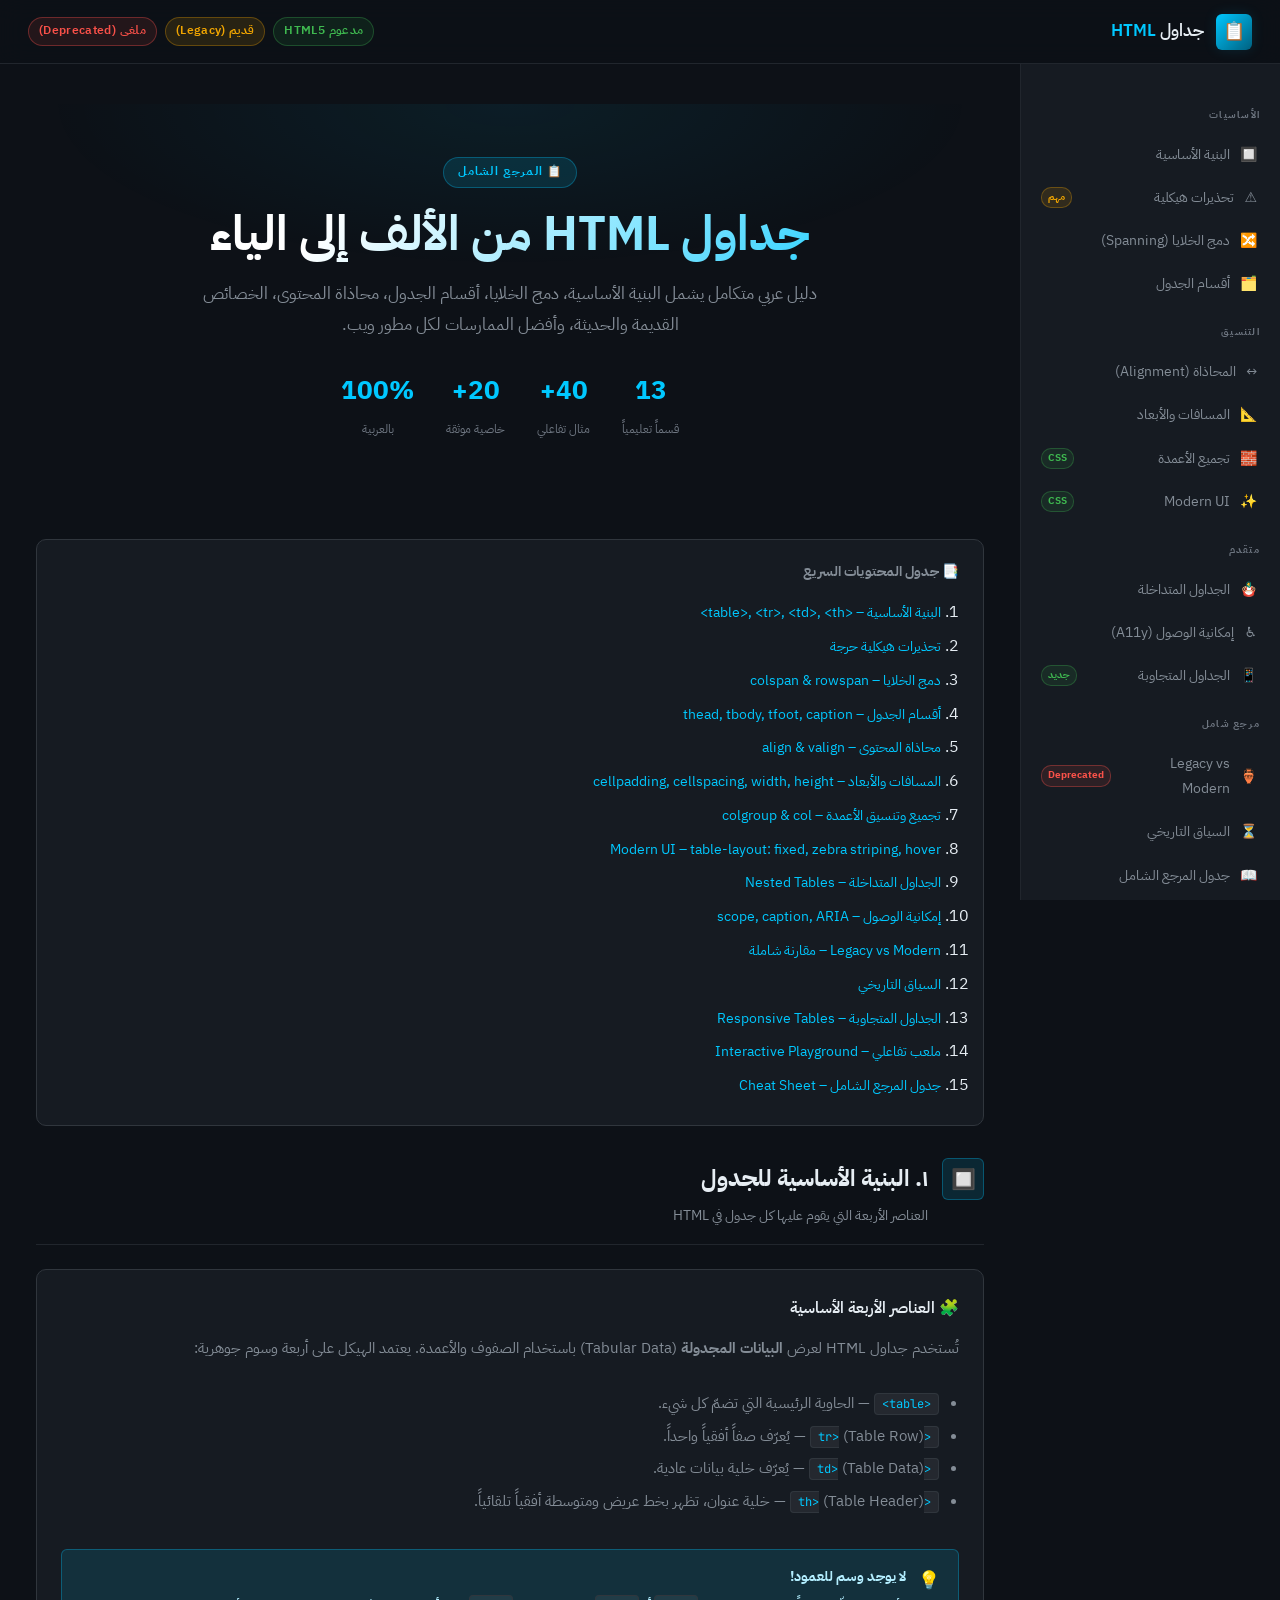
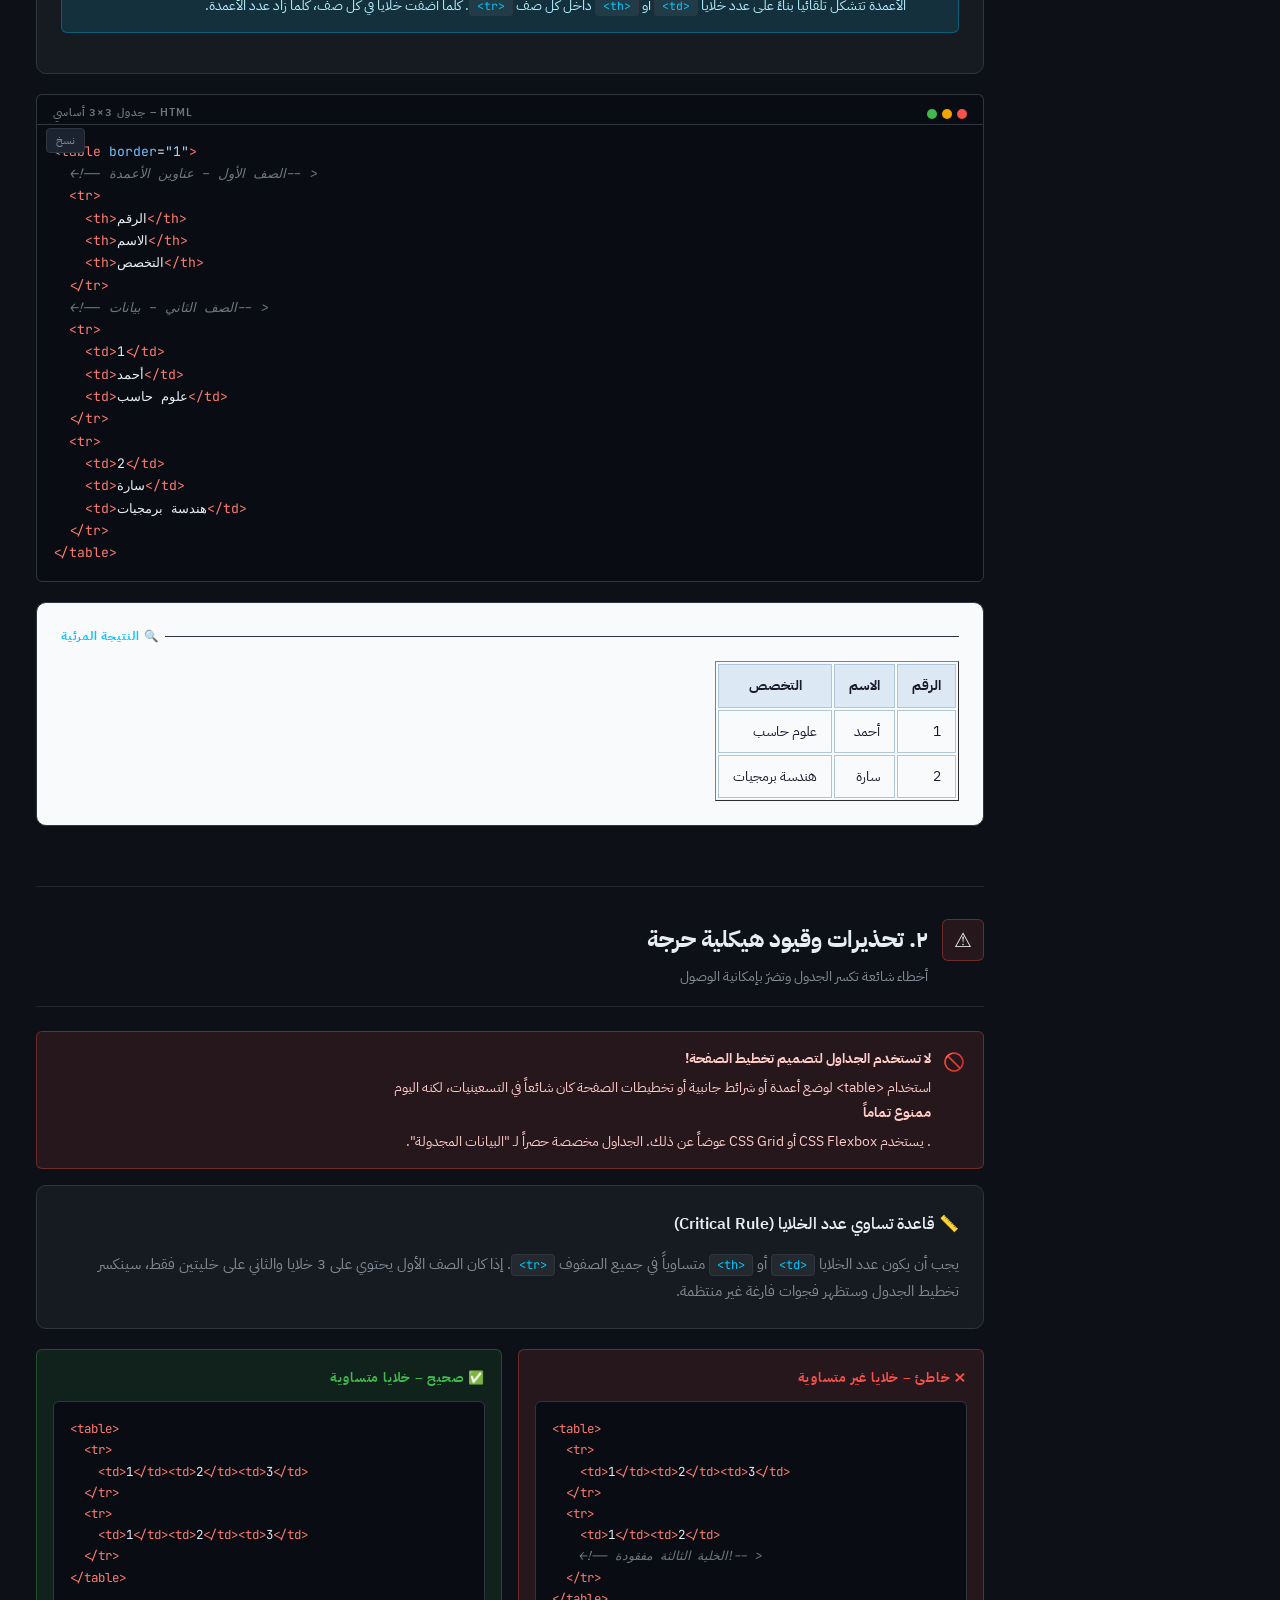
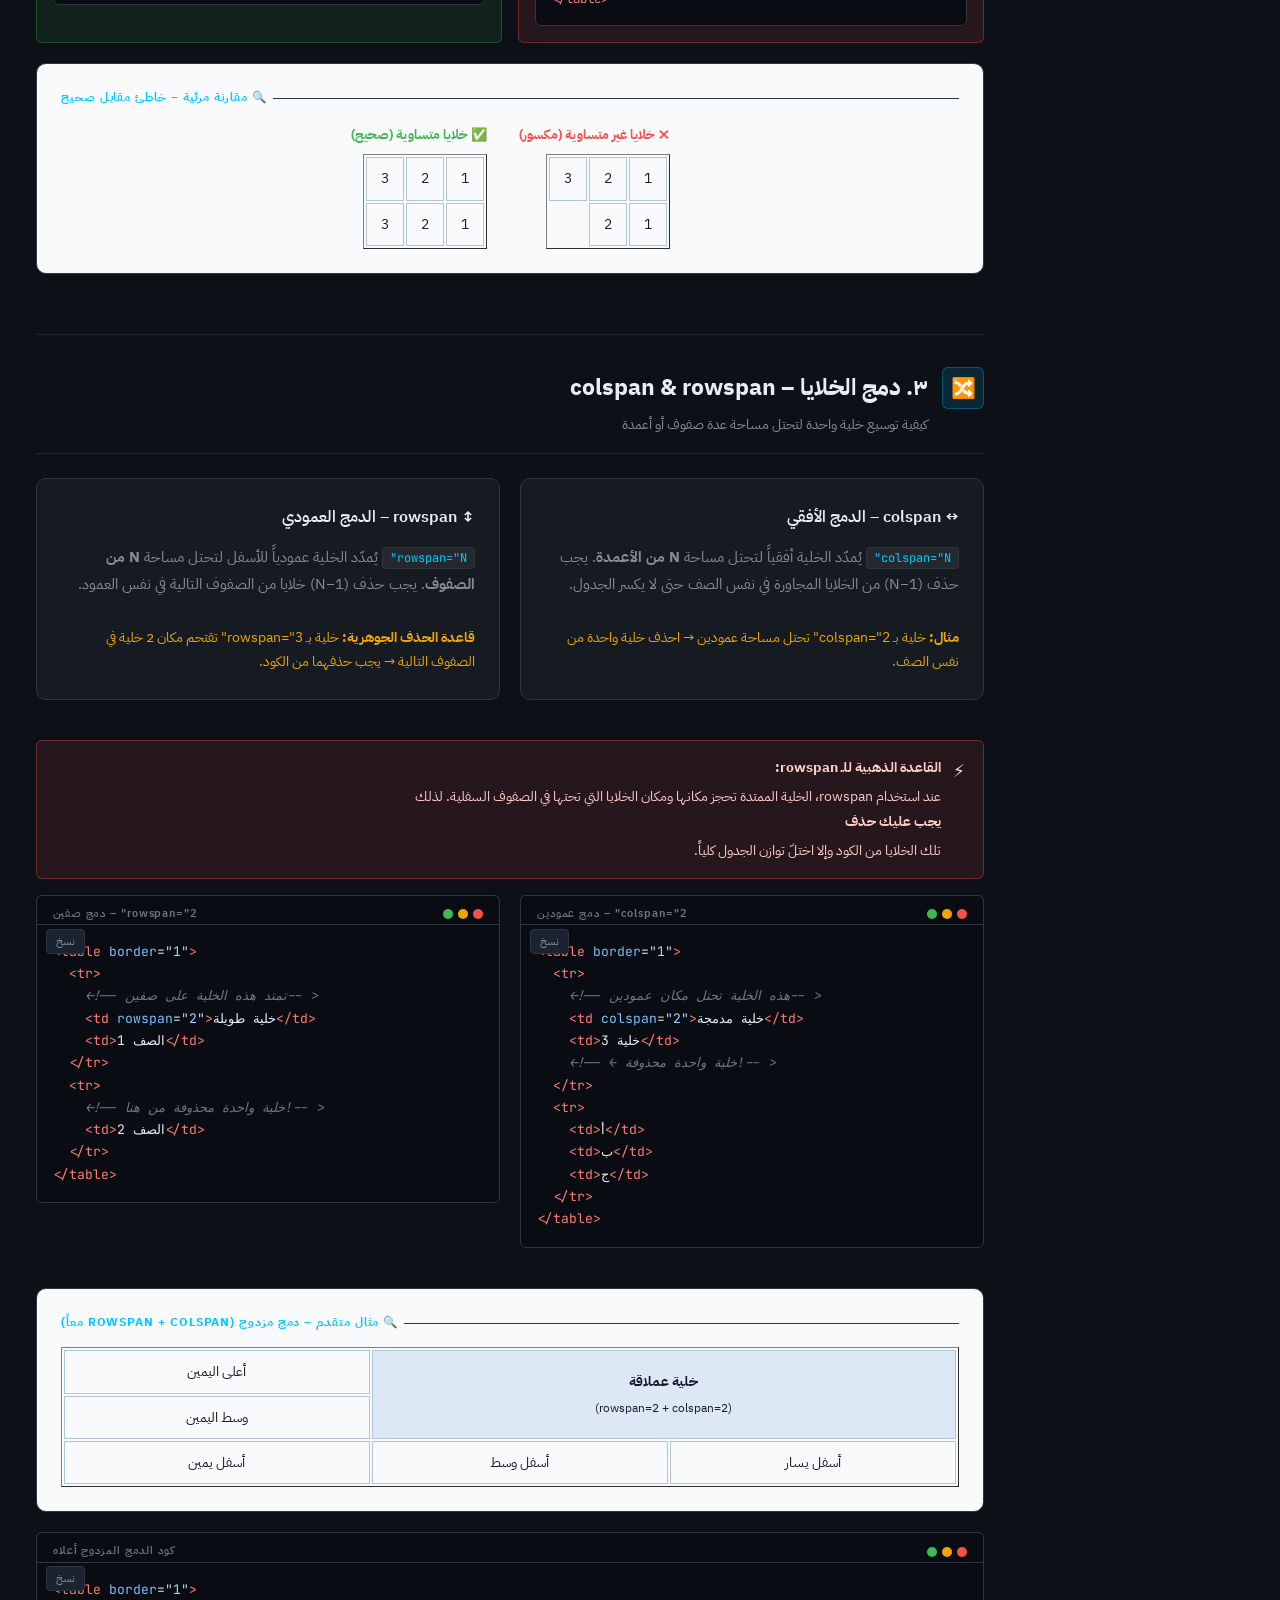
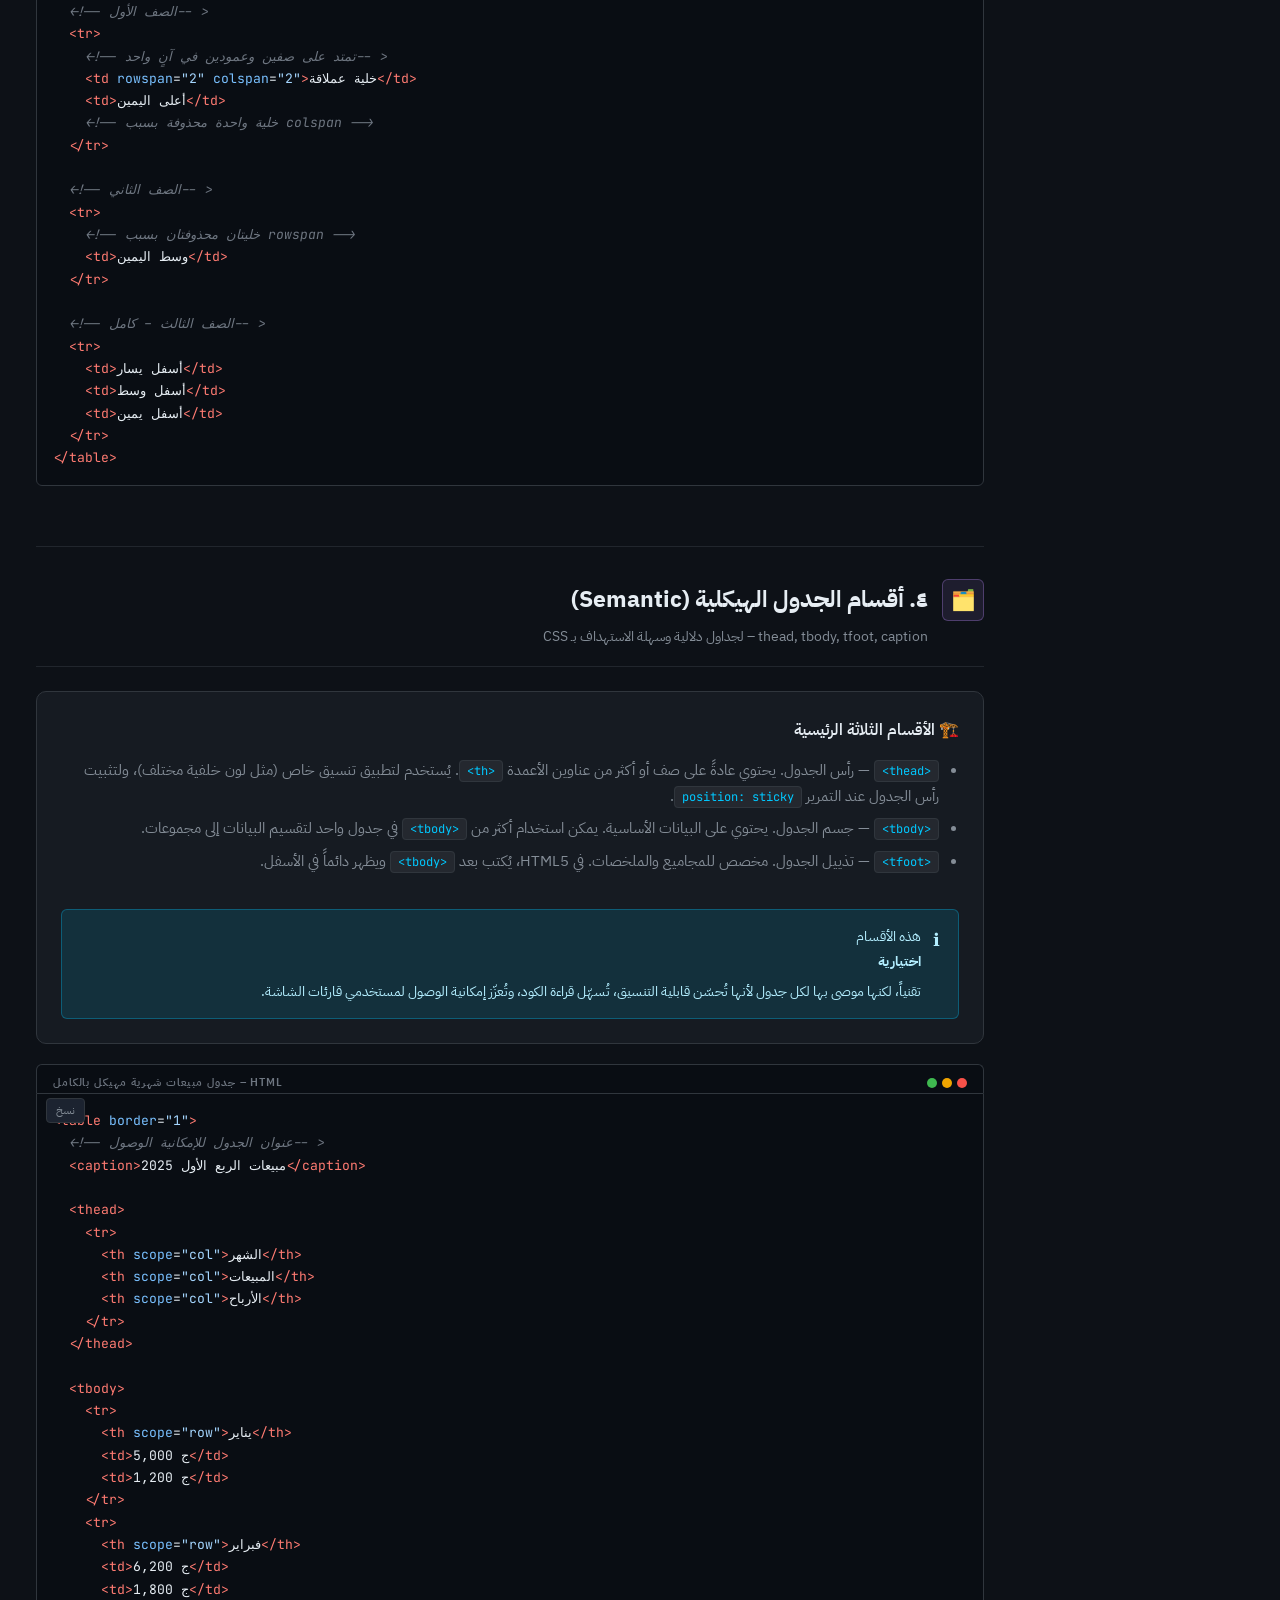
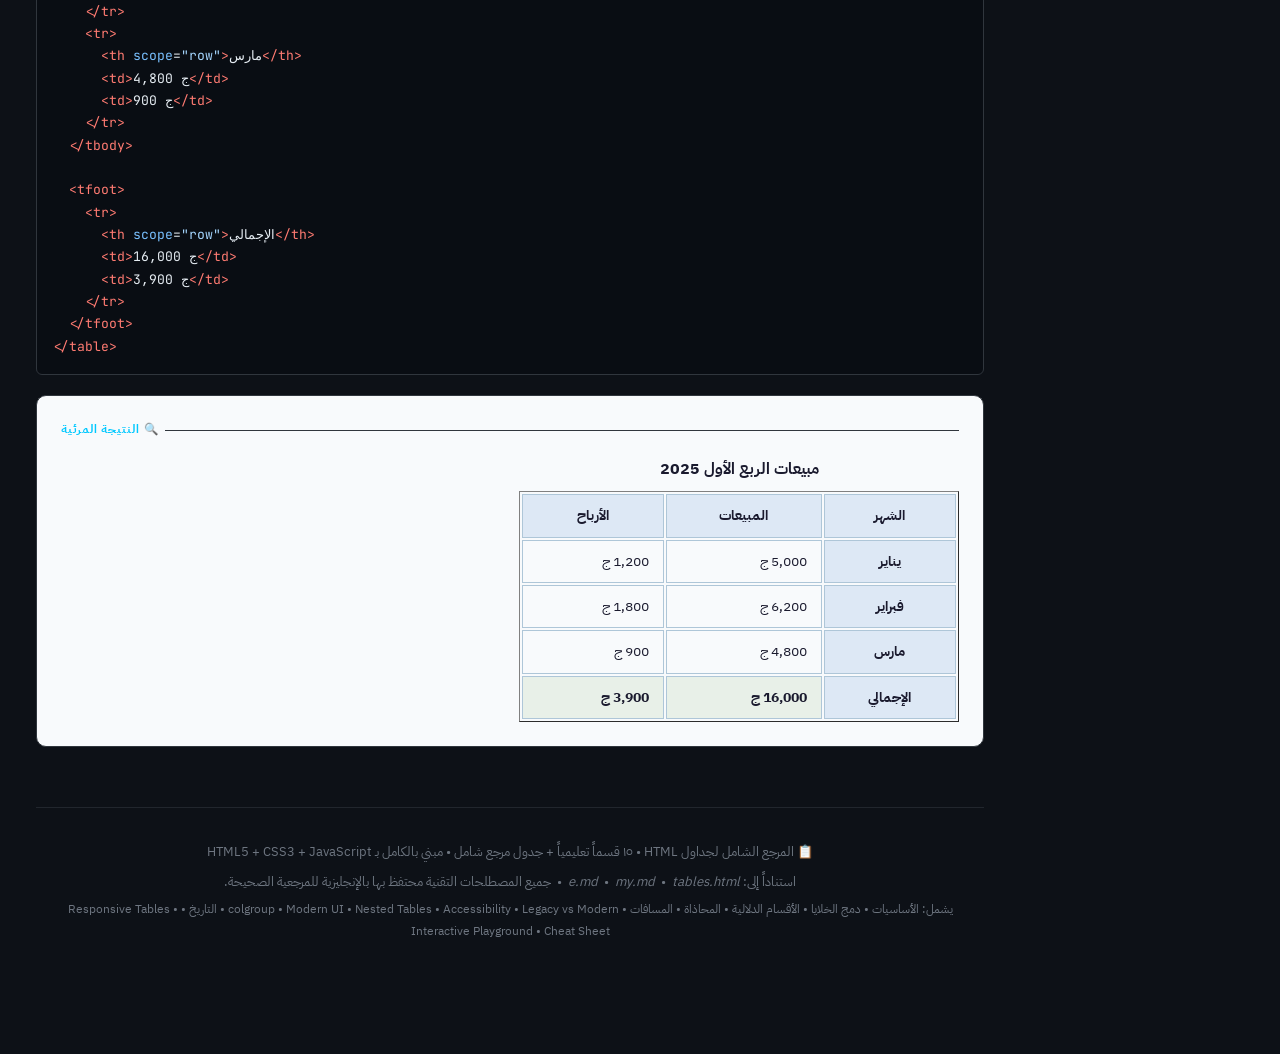
==== index.html @ ee834dc7 "Add files via upload" ====
<!DOCTYPE html>
<html lang="ar" dir="rtl">
<head>
  <meta charset="UTF-8" />
  <meta name="viewport" content="width=device-width, initial-scale=1.0" />
  <meta name="description" content="المرجع الشامل لجداول HTML – من الأساسيات إلى الممارسات الحديثة. دليل عربي متكامل لعناصر وخصائص الجداول في HTML5." />
  <meta name="keywords" content="HTML tables, جداول HTML, table, tr, td, th, colspan, rowspan, CSS tables" />
  <title>📋 المرجع الشامل لجداول HTML</title>

  <!-- Google Fonts -->
  <link rel="preconnect" href="https://fonts.googleapis.com" />
  <link
    href="https://fonts.googleapis.com/css2?family=IBM+Plex+Sans+Arabic:wght@300;400;500;600;700&family=JetBrains+Mono:wght@400;600&display=swap"
    rel="stylesheet"
  />

  <link rel="stylesheet" href="style.css" />
</head>
<body>

<div id="progress-bar"></div>

<!-- ══════════════════════════════════════════════════════
     TOP HEADER
══════════════════════════════════════════════════════ -->
<header id="site-header">
  <div class="header-brand">
    <div class="logo-box">📋</div>
    <h1>جداول <span>HTML</span></h1>
  </div>

  <div class="header-pills">
    <span class="pill pill-modern">مدعوم HTML5</span>
    <span class="pill pill-legacy">قديم (Legacy)</span>
    <span class="pill pill-dep">ملغى (Deprecated)</span>
  </div>

  <button id="nav-toggle" aria-label="قائمة التنقل" onclick="toggleNav()">
    <span></span><span></span><span></span>
  </button>
</header>

<!-- ══════════════════════════════════════════════════════
     SIDEBAR
══════════════════════════════════════════════════════ -->
<div class="page-wrap">
<nav id="sidebar" aria-label="قائمة الأقسام">

  <div class="nav-section-title">الأساسيات</div>
  <a class="nav-link" href="index.html#basics">
    <span class="nav-icon">🔲</span> البنية الأساسية
  </a>
  <a class="nav-link" href="index.html#warnings">
    <span class="nav-icon">⚠️</span> تحذيرات هيكلية
    <span class="nav-badge badge-warn">مهم</span>
  </a>
  <a class="nav-link" href="index.html#spanning">
    <span class="nav-icon">🔀</span> دمج الخلايا (Spanning)
  </a>
  <a class="nav-link" href="index.html#semantic">
    <span class="nav-icon">🗂️</span> أقسام الجدول
  </a>

  <div class="nav-section-title">التنسيق</div>
  <a class="nav-link" href="styling.html#alignment">
    <span class="nav-icon">↔️</span> المحاذاة (Alignment)
  </a>
  <a class="nav-link" href="styling.html#spacing">
    <span class="nav-icon">📐</span> المسافات والأبعاد
  </a>
  <a class="nav-link" href="styling.html#colgroup">
    <span class="nav-icon">🧱</span> تجميع الأعمدة
    <span class="nav-badge badge-new">CSS</span>
  </a>
  <a class="nav-link" href="styling.html#modern-ui">
    <span class="nav-icon">✨</span> Modern UI
    <span class="nav-badge badge-new">CSS</span>
  </a>

  <div class="nav-section-title">متقدم</div>
  <a class="nav-link" href="advanced.html#nested">
    <span class="nav-icon">🪆</span> الجداول المتداخلة
  </a>
  <a class="nav-link" href="advanced.html#accessibility">
    <span class="nav-icon">♿</span> إمكانية الوصول (A11y)
  </a>
  <a class="nav-link" href="advanced.html#responsive">
    <span class="nav-icon">📱</span> الجداول المتجاوبة
    <span class="nav-badge badge-new">جديد</span>
  </a>

  <div class="nav-section-title">مرجع شامل</div>
  <a class="nav-link" href="reference.html#legacy">
    <span class="nav-icon">🏺</span> Legacy vs Modern
    <span class="nav-badge badge-dep">Deprecated</span>
  </a>
  <a class="nav-link" href="reference.html#history">
    <span class="nav-icon">⏳</span> السياق التاريخي
  </a>
  <a class="nav-link" href="reference.html#reference">
    <span class="nav-icon">📖</span> جدول المرجع الشامل
  </a>

  <div class="nav-section-title">تفاعلي</div>
  <a class="nav-link" href="playground.html#playground">
    <span class="nav-icon">🎮</span> Playground تفاعلي
    <span class="nav-badge badge-new">جديد</span>
  </a>

</nav>

<!-- ══════════════════════════════════════════════════════
     MAIN CONTENT
══════════════════════════════════════════════════════ -->
<main id="main-content">
<!-- ── HERO ── -->
  <div class="page-hero">
    <div class="hero-tag">📋 المرجع الشامل</div>
    <h2>جداول HTML من الألف إلى الياء</h2>
    <p>
      دليل عربي متكامل يشمل البنية الأساسية، دمج الخلايا، أقسام الجدول،
      محاذاة المحتوى، الخصائص القديمة والحديثة، وأفضل الممارسات لكل مطور ويب.
    </p>
    <div class="hero-stats">
      <div class="hero-stat"><span class="num">13</span><span class="lbl">قسماً تعليمياً</span></div>
      <div class="hero-stat"><span class="num">40+</span><span class="lbl">مثال تفاعلي</span></div>
      <div class="hero-stat"><span class="num">20+</span><span class="lbl">خاصية موثقة</span></div>
      <div class="hero-stat"><span class="num">100%</span><span class="lbl">بالعربية</span></div>
    </div>
  </div>

  <!-- TOC Mini -->
  <div class="toc-mini">
    <h3>📑 جدول المحتويات السريع</h3>
    <ol>
      <li><a href="index.html#basics">البنية الأساسية – &lt;table&gt;, &lt;tr&gt;, &lt;td&gt;, &lt;th&gt;</a></li>
      <li><a href="index.html#warnings">تحذيرات هيكلية حرجة</a></li>
      <li><a href="index.html#spanning">دمج الخلايا – colspan &amp; rowspan</a></li>
      <li><a href="index.html#semantic">أقسام الجدول – thead, tbody, tfoot, caption</a></li>
      <li><a href="styling.html#alignment">محاذاة المحتوى – align &amp; valign</a></li>
      <li><a href="styling.html#spacing">المسافات والأبعاد – cellpadding, cellspacing, width, height</a></li>
      <li><a href="styling.html#colgroup">تجميع وتنسيق الأعمدة – colgroup &amp; col</a></li>
      <li><a href="styling.html#modern-ui">Modern UI – table-layout: fixed, zebra striping, hover</a></li>
      <li><a href="advanced.html#nested">الجداول المتداخلة – Nested Tables</a></li>
      <li><a href="advanced.html#accessibility">إمكانية الوصول – scope, caption, ARIA</a></li>
      <li><a href="reference.html#legacy">Legacy vs Modern – مقارنة شاملة</a></li>
      <li><a href="reference.html#history">السياق التاريخي</a></li>
      <li><a href="advanced.html#responsive">الجداول المتجاوبة – Responsive Tables</a></li>
      <li><a href="playground.html#playground">ملعب تفاعلي – Interactive Playground</a></li>
      <li><a href="reference.html#reference">جدول المرجع الشامل – Cheat Sheet</a></li>
    </ol>
  </div>

  <section class="section" id="basics">
    <div class="section-header">
      <div class="section-icon icon-cyan">🔲</div>
      <div class="section-title-wrap">
        <h2>١. البنية الأساسية للجدول</h2>
        <p>العناصر الأربعة التي يقوم عليها كل جدول في HTML</p>
      </div>
    </div>

    <div class="card">
      <h3>🧩 العناصر الأربعة الأساسية</h3>
      <p>تُستخدم جداول HTML لعرض <strong>البيانات المجدولة</strong> (Tabular Data) باستخدام الصفوف والأعمدة. يعتمد الهيكل على أربعة وسوم جوهرية:</p>
      <br/>
      <ul>
        <li><code>&lt;table&gt;</code> — الحاوية الرئيسية التي تضمّ كل شيء.</li>
        <li><code>&lt;tr&gt;</code> (Table Row) — يُعرّف صفاً أفقياً واحداً.</li>
        <li><code>&lt;td&gt;</code> (Table Data) — يُعرّف خلية بيانات عادية.</li>
        <li><code>&lt;th&gt;</code> (Table Header) — خلية عنوان، تظهر بخط عريض ومتوسطة أفقياً تلقائياً.</li>
      </ul>
      <br/>
      <div class="alert alert-cyan">
        <span class="alert-icon">💡</span>
        <div><strong>لا يوجد وسم للعمود!</strong> الأعمدة تتشكّل تلقائياً بناءً على عدد خلايا <code>&lt;td&gt;</code> أو <code>&lt;th&gt;</code> داخل كل صف <code>&lt;tr&gt;</code>. كلما أضفت خلايا في كل صف، كلما زاد عدد الأعمدة.</div>
      </div>
    </div>

    <div class="code-wrap">
      <div class="code-label">
        <div class="dots"><span class="d1"></span><span class="d2"></span><span class="d3"></span></div>
        <span>HTML – جدول 3×3 أساسي</span>
      </div>
      <button class="copy-btn" onclick="copyCode(this)">نسخ</button>
<pre><span class="kw">&lt;table</span> <span class="at">border</span>=<span class="vl">"1"</span><span class="kw">&gt;</span>
  <span class="cm">&lt;!-- الصف الأول – عناوين الأعمدة --&gt;</span>
  <span class="kw">&lt;tr&gt;</span>
    <span class="kw">&lt;th&gt;</span><span class="tx">الرقم</span><span class="kw">&lt;/th&gt;</span>
    <span class="kw">&lt;th&gt;</span><span class="tx">الاسم</span><span class="kw">&lt;/th&gt;</span>
    <span class="kw">&lt;th&gt;</span><span class="tx">التخصص</span><span class="kw">&lt;/th&gt;</span>
  <span class="kw">&lt;/tr&gt;</span>
  <span class="cm">&lt;!-- الصف الثاني – بيانات --&gt;</span>
  <span class="kw">&lt;tr&gt;</span>
    <span class="kw">&lt;td&gt;</span><span class="tx">1</span><span class="kw">&lt;/td&gt;</span>
    <span class="kw">&lt;td&gt;</span><span class="tx">أحمد</span><span class="kw">&lt;/td&gt;</span>
    <span class="kw">&lt;td&gt;</span><span class="tx">علوم حاسب</span><span class="kw">&lt;/td&gt;</span>
  <span class="kw">&lt;/tr&gt;</span>
  <span class="kw">&lt;tr&gt;</span>
    <span class="kw">&lt;td&gt;</span><span class="tx">2</span><span class="kw">&lt;/td&gt;</span>
    <span class="kw">&lt;td&gt;</span><span class="tx">سارة</span><span class="kw">&lt;/td&gt;</span>
    <span class="kw">&lt;td&gt;</span><span class="tx">هندسة برمجيات</span><span class="kw">&lt;/td&gt;</span>
  <span class="kw">&lt;/tr&gt;</span>
<span class="kw">&lt;/table&gt;</span></pre>
    </div>

    <div class="demo-box">
      <div class="demo-box-label">🔍 النتيجة المرئية</div>
      <table border="1" cellpadding="8">
        <tr><th>الرقم</th><th>الاسم</th><th>التخصص</th></tr>
        <tr><td>1</td><td>أحمد</td><td>علوم حاسب</td></tr>
        <tr><td>2</td><td>سارة</td><td>هندسة برمجيات</td></tr>
      </table>
    </div>

  </section>
  <hr class="divider" />

<section class="section" id="warnings">
    <div class="section-header">
      <div class="section-icon icon-red">⚠️</div>
      <div class="section-title-wrap">
        <h2>٢. تحذيرات وقيود هيكلية حرجة</h2>
        <p>أخطاء شائعة تكسر الجدول وتضرّ بإمكانية الوصول</p>
      </div>
    </div>

    <div class="alert alert-red">
      <span class="alert-icon">🚫</span>
      <div>
        <strong>لا تستخدم الجداول لتصميم تخطيط الصفحة!</strong>
        استخدام &lt;table&gt; لوضع أعمدة أو شرائط جانبية أو تخطيطات الصفحة كان شائعاً في التسعينيات، لكنه اليوم <strong>ممنوع تماماً</strong>. يستخدم CSS Flexbox أو CSS Grid عوضاً عن ذلك. الجداول مخصصة حصراً لـ "البيانات المجدولة".
      </div>
    </div>

    <div class="card">
      <h3>📏 قاعدة تساوي عدد الخلايا (Critical Rule)</h3>
      <p>
        يجب أن يكون عدد الخلايا <code>&lt;td&gt;</code> أو <code>&lt;th&gt;</code> متساوياً في جميع الصفوف <code>&lt;tr&gt;</code>.
        إذا كان الصف الأول يحتوي على 3 خلايا والثاني على خليتين فقط، سينكسر تخطيط الجدول وستظهر فجوات فارغة غير منتظمة.
      </p>
    </div>

    <div class="compare-grid">
      <div class="compare-panel old-panel">
        <h4>❌ خاطئ – خلايا غير متساوية</h4>
        <div class="code-wrap" style="margin:0">
<pre style="border-radius:6px; font-size:0.78rem"><span class="kw">&lt;table&gt;</span>
  <span class="kw">&lt;tr&gt;</span>
    <span class="kw">&lt;td&gt;</span>1<span class="kw">&lt;/td&gt;&lt;td&gt;</span>2<span class="kw">&lt;/td&gt;&lt;td&gt;</span>3<span class="kw">&lt;/td&gt;</span>
  <span class="kw">&lt;/tr&gt;</span>
  <span class="kw">&lt;tr&gt;</span>
    <span class="kw">&lt;td&gt;</span>1<span class="kw">&lt;/td&gt;&lt;td&gt;</span>2<span class="kw">&lt;/td&gt;</span>
    <span class="cm">&lt;!-- الخلية الثالثة مفقودة! --&gt;</span>
  <span class="kw">&lt;/tr&gt;</span>
<span class="kw">&lt;/table&gt;</span></pre>
        </div>
      </div>
      <div class="compare-panel new-panel">
        <h4>✅ صحيح – خلايا متساوية</h4>
        <div class="code-wrap" style="margin:0">
<pre style="border-radius:6px; font-size:0.78rem"><span class="kw">&lt;table&gt;</span>
  <span class="kw">&lt;tr&gt;</span>
    <span class="kw">&lt;td&gt;</span>1<span class="kw">&lt;/td&gt;&lt;td&gt;</span>2<span class="kw">&lt;/td&gt;&lt;td&gt;</span>3<span class="kw">&lt;/td&gt;</span>
  <span class="kw">&lt;/tr&gt;</span>
  <span class="kw">&lt;tr&gt;</span>
    <span class="kw">&lt;td&gt;</span>1<span class="kw">&lt;/td&gt;&lt;td&gt;</span>2<span class="kw">&lt;/td&gt;&lt;td&gt;</span>3<span class="kw">&lt;/td&gt;</span>
  <span class="kw">&lt;/tr&gt;</span>
<span class="kw">&lt;/table&gt;</span></pre>
        </div>
      </div>
    </div>

    <div class="demo-box">
      <div class="demo-box-label">🔍 مقارنة مرئية – خاطئ مقابل صحيح</div>
      <div style="display:flex; gap:32px; flex-wrap:wrap; align-items:flex-start; justify-content:center;">
        <div style="text-align:center;">
          <p style="color:#f85149; font-size:0.82rem; margin-bottom:8px; font-weight:700;">❌ خلايا غير متساوية (مكسور)</p>
          <table border="1" cellpadding="6" style="color:#1a1a2e;">
            <tr><td>1</td><td>2</td><td>3</td></tr>
            <tr><td>1</td><td>2</td></tr>
          </table>
        </div>
        <div style="text-align:center;">
          <p style="color:#3fb950; font-size:0.82rem; margin-bottom:8px; font-weight:700;">✅ خلايا متساوية (صحيح)</p>
          <table border="1" cellpadding="6" style="color:#1a1a2e;">
            <tr><td>1</td><td>2</td><td>3</td></tr>
            <tr><td>1</td><td>2</td><td>3</td></tr>
          </table>
        </div>
      </div>
    </div>

  </section>
  <hr class="divider" />

<section class="section" id="spanning">
    <div class="section-header">
      <div class="section-icon icon-cyan">🔀</div>
      <div class="section-title-wrap">
        <h2>٣. دمج الخلايا – colspan &amp; rowspan</h2>
        <p>كيفية توسيع خلية واحدة لتحتل مساحة عدة صفوف أو أعمدة</p>
      </div>
    </div>

    <div class="two-col">
      <div class="card">
        <h3>↔️ colspan – الدمج الأفقي</h3>
        <p>
          <code>colspan="N"</code> يُمدّد الخلية أفقياً لتحتل مساحة <strong>N من الأعمدة</strong>.
          يجب حذف (N−1) من الخلايا المجاورة في نفس الصف حتى لا يكسر الجدول.
        </p>
        <br/>
        <p style="color:var(--amber); font-size:0.85rem;"><strong>مثال:</strong> خلية بـ colspan="2" تحتل مساحة عمودين → احذف خلية واحدة من نفس الصف.</p>
      </div>
      <div class="card">
        <h3>↕️ rowspan – الدمج العمودي</h3>
        <p>
          <code>rowspan="N"</code> يُمدّد الخلية عمودياً للأسفل لتحتل مساحة <strong>N من الصفوف</strong>.
          يجب حذف (N−1) خلايا من الصفوف التالية في نفس العمود.
        </p>
        <br/>
        <p style="color:var(--amber); font-size:0.85rem;"><strong>قاعدة الحذف الجوهرية:</strong> خلية بـ rowspan="3" تقتحم مكان 2 خلية في الصفوف التالية → يجب حذفهما من الكود.</p>
      </div>
    </div>

    <div class="alert alert-red">
      <span class="alert-icon">⚡</span>
      <div>
        <strong>القاعدة الذهبية للـ rowspan:</strong>
        عند استخدام rowspan، الخلية الممتدة تحجز مكانها ومكان الخلايا التي تحتها في الصفوف السفلية.
        لذلك <strong>يجب عليك حذف</strong> تلك الخلايا من الكود وإلا اختلّ توازن الجدول كلياً.
      </div>
    </div>

    <div class="two-col">
      <div class="code-wrap">
        <div class="code-label">
          <div class="dots"><span class="d1"></span><span class="d2"></span><span class="d3"></span></div>
          <span>colspan="2" – دمج عمودين</span>
        </div>
        <button class="copy-btn" onclick="copyCode(this)">نسخ</button>
<pre><span class="kw">&lt;table</span> <span class="at">border</span>=<span class="vl">"1"</span><span class="kw">&gt;</span>
  <span class="kw">&lt;tr&gt;</span>
    <span class="cm">&lt;!-- هذه الخلية تحتل مكان عمودين --&gt;</span>
    <span class="kw">&lt;td</span> <span class="at">colspan</span>=<span class="vl">"2"</span><span class="kw">&gt;</span><span class="tx">خلية مدمجة</span><span class="kw">&lt;/td&gt;</span>
    <span class="kw">&lt;td&gt;</span><span class="tx">خلية 3</span><span class="kw">&lt;/td&gt;</span>
    <span class="cm">&lt;!-- ← خلية واحدة محذوفة! --&gt;</span>
  <span class="kw">&lt;/tr&gt;</span>
  <span class="kw">&lt;tr&gt;</span>
    <span class="kw">&lt;td&gt;</span><span class="tx">أ</span><span class="kw">&lt;/td&gt;</span>
    <span class="kw">&lt;td&gt;</span><span class="tx">ب</span><span class="kw">&lt;/td&gt;</span>
    <span class="kw">&lt;td&gt;</span><span class="tx">ج</span><span class="kw">&lt;/td&gt;</span>
  <span class="kw">&lt;/tr&gt;</span>
<span class="kw">&lt;/table&gt;</span></pre>
      </div>
      <div class="code-wrap">
        <div class="code-label">
          <div class="dots"><span class="d1"></span><span class="d2"></span><span class="d3"></span></div>
          <span>rowspan="2" – دمج صفين</span>
        </div>
        <button class="copy-btn" onclick="copyCode(this)">نسخ</button>
<pre><span class="kw">&lt;table</span> <span class="at">border</span>=<span class="vl">"1"</span><span class="kw">&gt;</span>
  <span class="kw">&lt;tr&gt;</span>
    <span class="cm">&lt;!-- تمتد هذه الخلية على صفين --&gt;</span>
    <span class="kw">&lt;td</span> <span class="at">rowspan</span>=<span class="vl">"2"</span><span class="kw">&gt;</span><span class="tx">خلية طويلة</span><span class="kw">&lt;/td&gt;</span>
    <span class="kw">&lt;td&gt;</span><span class="tx">الصف 1</span><span class="kw">&lt;/td&gt;</span>
  <span class="kw">&lt;/tr&gt;</span>
  <span class="kw">&lt;tr&gt;</span>
    <span class="cm">&lt;!-- خلية واحدة محذوفة من هنا! --&gt;</span>
    <span class="kw">&lt;td&gt;</span><span class="tx">الصف 2</span><span class="kw">&lt;/td&gt;</span>
  <span class="kw">&lt;/tr&gt;</span>
<span class="kw">&lt;/table&gt;</span></pre>
      </div>
    </div>

    <div class="demo-box">
      <div class="demo-box-label">🔍 مثال متقدم – دمج مزدوج (rowspan + colspan معاً)</div>
      <table border="1" cellpadding="10" style="text-align:center; color:#1a1a2e; width:100%;">
        <tr>
          <td rowspan="2" colspan="2" style="background:#dde8f5; font-weight:700;">
            خلية عملاقة<br/><small style="font-weight:400;">(rowspan=2 + colspan=2)</small>
          </td>
          <td>أعلى اليمين</td>
        </tr>
        <tr>
          <td>وسط اليمين</td>
        </tr>
        <tr>
          <td>أسفل يسار</td>
          <td>أسفل وسط</td>
          <td>أسفل يمين</td>
        </tr>
      </table>
    </div>

    <div class="code-wrap">
      <div class="code-label">
        <div class="dots"><span class="d1"></span><span class="d2"></span><span class="d3"></span></div>
        <span>كود الدمج المزدوج أعلاه</span>
      </div>
      <button class="copy-btn" onclick="copyCode(this)">نسخ</button>
<pre><span class="kw">&lt;table</span> <span class="at">border</span>=<span class="vl">"1"</span><span class="kw">&gt;</span>
  <span class="cm">&lt;!-- الصف الأول --&gt;</span>
  <span class="kw">&lt;tr&gt;</span>
    <span class="cm">&lt;!-- تمتد على صفين وعمودين في آنٍ واحد --&gt;</span>
    <span class="kw">&lt;td</span> <span class="at">rowspan</span>=<span class="vl">"2"</span> <span class="at">colspan</span>=<span class="vl">"2"</span><span class="kw">&gt;</span><span class="tx">خلية عملاقة</span><span class="kw">&lt;/td&gt;</span>
    <span class="kw">&lt;td&gt;</span><span class="tx">أعلى اليمين</span><span class="kw">&lt;/td&gt;</span>
    <span class="cm">&lt;!-- خلية واحدة محذوفة بسبب colspan --&gt;</span>
  <span class="kw">&lt;/tr&gt;</span>

  <span class="cm">&lt;!-- الصف الثاني --&gt;</span>
  <span class="kw">&lt;tr&gt;</span>
    <span class="cm">&lt;!-- خليتان محذوفتان بسبب rowspan --&gt;</span>
    <span class="kw">&lt;td&gt;</span><span class="tx">وسط اليمين</span><span class="kw">&lt;/td&gt;</span>
  <span class="kw">&lt;/tr&gt;</span>

  <span class="cm">&lt;!-- الصف الثالث – كامل --&gt;</span>
  <span class="kw">&lt;tr&gt;</span>
    <span class="kw">&lt;td&gt;</span><span class="tx">أسفل يسار</span><span class="kw">&lt;/td&gt;</span>
    <span class="kw">&lt;td&gt;</span><span class="tx">أسفل وسط</span><span class="kw">&lt;/td&gt;</span>
    <span class="kw">&lt;td&gt;</span><span class="tx">أسفل يمين</span><span class="kw">&lt;/td&gt;</span>
  <span class="kw">&lt;/tr&gt;</span>
<span class="kw">&lt;/table&gt;</span></pre>
    </div>

  </section>
  <hr class="divider" />

<section class="section" id="semantic">
    <div class="section-header">
      <div class="section-icon icon-purple">🗂️</div>
      <div class="section-title-wrap">
        <h2>٤. أقسام الجدول الهيكلية (Semantic)</h2>
        <p>thead, tbody, tfoot, caption – لجداول دلالية وسهلة الاستهداف بـ CSS</p>
      </div>
    </div>

    <div class="card">
      <h3>🏗️ الأقسام الثلاثة الرئيسية</h3>
      <ul>
        <li><code>&lt;thead&gt;</code> — رأس الجدول. يحتوي عادةً على صف أو أكثر من عناوين الأعمدة <code>&lt;th&gt;</code>. يُستخدم لتطبيق تنسيق خاص (مثل لون خلفية مختلف)، ولتثبيت رأس الجدول عند التمرير <code>position: sticky</code>.</li>
        <li><code>&lt;tbody&gt;</code> — جسم الجدول. يحتوي على البيانات الأساسية. يمكن استخدام أكثر من <code>&lt;tbody&gt;</code> في جدول واحد لتقسيم البيانات إلى مجموعات.</li>
        <li><code>&lt;tfoot&gt;</code> — تذييل الجدول. مخصص للمجاميع والملخصات. في HTML5، يُكتب بعد <code>&lt;tbody&gt;</code> ويظهر دائماً في الأسفل.</li>
      </ul>
      <br/>
      <div class="alert alert-cyan" style="margin:0">
        <span class="alert-icon">ℹ️</span>
        <div>هذه الأقسام <strong>اختيارية</strong> تقنياً، لكنها موصى بها لكل جدول لأنها تُحسّن قابلية التنسيق، تُسهّل قراءة الكود، وتُعزّز إمكانية الوصول لمستخدمي قارئات الشاشة.</div>
      </div>
    </div>

    <div class="code-wrap">
      <div class="code-label">
        <div class="dots"><span class="d1"></span><span class="d2"></span><span class="d3"></span></div>
        <span>HTML – جدول مبيعات شهرية مهيكل بالكامل</span>
      </div>
      <button class="copy-btn" onclick="copyCode(this)">نسخ</button>
<pre><span class="kw">&lt;table</span> <span class="at">border</span>=<span class="vl">"1"</span><span class="kw">&gt;</span>
  <span class="cm">&lt;!-- عنوان الجدول للإمكانية الوصول --&gt;</span>
  <span class="kw">&lt;caption&gt;</span><span class="tx">مبيعات الربع الأول 2025</span><span class="kw">&lt;/caption&gt;</span>

  <span class="kw">&lt;thead&gt;</span>
    <span class="kw">&lt;tr&gt;</span>
      <span class="kw">&lt;th</span> <span class="at">scope</span>=<span class="vl">"col"</span><span class="kw">&gt;</span><span class="tx">الشهر</span><span class="kw">&lt;/th&gt;</span>
      <span class="kw">&lt;th</span> <span class="at">scope</span>=<span class="vl">"col"</span><span class="kw">&gt;</span><span class="tx">المبيعات</span><span class="kw">&lt;/th&gt;</span>
      <span class="kw">&lt;th</span> <span class="at">scope</span>=<span class="vl">"col"</span><span class="kw">&gt;</span><span class="tx">الأرباح</span><span class="kw">&lt;/th&gt;</span>
    <span class="kw">&lt;/tr&gt;</span>
  <span class="kw">&lt;/thead&gt;</span>

  <span class="kw">&lt;tbody&gt;</span>
    <span class="kw">&lt;tr&gt;</span>
      <span class="kw">&lt;th</span> <span class="at">scope</span>=<span class="vl">"row"</span><span class="kw">&gt;</span><span class="tx">يناير</span><span class="kw">&lt;/th&gt;</span>
      <span class="kw">&lt;td&gt;</span><span class="tx">5,000 ج</span><span class="kw">&lt;/td&gt;</span>
      <span class="kw">&lt;td&gt;</span><span class="tx">1,200 ج</span><span class="kw">&lt;/td&gt;</span>
    <span class="kw">&lt;/tr&gt;</span>
    <span class="kw">&lt;tr&gt;</span>
      <span class="kw">&lt;th</span> <span class="at">scope</span>=<span class="vl">"row"</span><span class="kw">&gt;</span><span class="tx">فبراير</span><span class="kw">&lt;/th&gt;</span>
      <span class="kw">&lt;td&gt;</span><span class="tx">6,200 ج</span><span class="kw">&lt;/td&gt;</span>
      <span class="kw">&lt;td&gt;</span><span class="tx">1,800 ج</span><span class="kw">&lt;/td&gt;</span>
    <span class="kw">&lt;/tr&gt;</span>
    <span class="kw">&lt;tr&gt;</span>
      <span class="kw">&lt;th</span> <span class="at">scope</span>=<span class="vl">"row"</span><span class="kw">&gt;</span><span class="tx">مارس</span><span class="kw">&lt;/th&gt;</span>
      <span class="kw">&lt;td&gt;</span><span class="tx">4,800 ج</span><span class="kw">&lt;/td&gt;</span>
      <span class="kw">&lt;td&gt;</span><span class="tx">900 ج</span><span class="kw">&lt;/td&gt;</span>
    <span class="kw">&lt;/tr&gt;</span>
  <span class="kw">&lt;/tbody&gt;</span>

  <span class="kw">&lt;tfoot&gt;</span>
    <span class="kw">&lt;tr&gt;</span>
      <span class="kw">&lt;th</span> <span class="at">scope</span>=<span class="vl">"row"</span><span class="kw">&gt;</span><span class="tx">الإجمالي</span><span class="kw">&lt;/th&gt;</span>
      <span class="kw">&lt;td&gt;</span><span class="tx">16,000 ج</span><span class="kw">&lt;/td&gt;</span>
      <span class="kw">&lt;td&gt;</span><span class="tx">3,900 ج</span><span class="kw">&lt;/td&gt;</span>
    <span class="kw">&lt;/tr&gt;</span>
  <span class="kw">&lt;/tfoot&gt;</span>
<span class="kw">&lt;/table&gt;</span></pre>
    </div>

    <div class="demo-box">
      <div class="demo-box-label">🔍 النتيجة المرئية</div>
      <table border="1" cellpadding="9" style="width:100%; max-width:440px; color:#1a1a2e;">
        <caption style="font-weight:700; margin-bottom:8px; color:#1a1a2e;">مبيعات الربع الأول 2025</caption>
        <thead style="background:#c9dff5;">
          <tr><th scope="col">الشهر</th><th scope="col">المبيعات</th><th scope="col">الأرباح</th></tr>
        </thead>
        <tbody>
          <tr><th scope="row">يناير</th><td>5,000 ج</td><td>1,200 ج</td></tr>
          <tr><th scope="row">فبراير</th><td>6,200 ج</td><td>1,800 ج</td></tr>
          <tr><th scope="row">مارس</th><td>4,800 ج</td><td>900 ج</td></tr>
        </tbody>
        <tfoot style="background:#e8f0e8; font-weight:700;">
          <tr><th scope="row">الإجمالي</th><td>16,000 ج</td><td>3,900 ج</td></tr>
        </tfoot>
      </table>
    </div>

  </section>
  <!-- FOOTER -->
  <footer class="site-footer">
    <p>
      📋 المرجع الشامل لجداول HTML •
      ١٥ قسماً تعليمياً + جدول مرجع شامل •
      مبني بالكامل بـ HTML5 + CSS3 + JavaScript
    </p>
    <p style="margin-top:6px; color:var(--text-dim);">
      استناداً إلى: <em>e.md</em> &nbsp;•&nbsp; <em>my.md</em> &nbsp;•&nbsp; <em>tables.html</em>
      &nbsp;•&nbsp; جميع المصطلحات التقنية محتفظ بها بالإنجليزية للمرجعية الصحيحة.
    </p>
    <p style="margin-top:6px; color:var(--text-dim); font-size:0.75rem;">
      يشمل: الأساسيات • دمج الخلايا • الأقسام الدلالية • المحاذاة • المسافات • colgroup • Modern UI • Nested Tables • Accessibility • Legacy vs Modern • التاريخ • Responsive Tables • Interactive Playground • Cheat Sheet
    </p>
  </footer>

</main>
</div><!-- .page-wrap -->

<!-- BACK TO TOP BUTTON -->
<button id="back-to-top" onclick="window.scrollTo({top:0,behavior:'smooth'})"
  aria-label="العودة للأعلى"
  style="
    position:fixed; bottom:28px; left:28px; z-index:999;
    width:44px; height:44px; border-radius:50%;
    background:var(--cyan); border:none; cursor:pointer;
    display:none; align-items:center; justify-content:center;
    font-size:1.2rem; box-shadow:0 4px 16px rgba(0,200,255,0.3);
    transition:transform .2s;
  ">↑</button>

<script src="script.js"></script>

</body>
</html>
---- style.css ----
/* ─── DESIGN TOKENS ─────────────────────────────────── */
:root {
  --bg:           #0d1117;
  --bg-card:      #161b22;
  --bg-card2:     #1c2330;
  --bg-code:      #090d13;
  --border:       #30363d;
  --border-light: #21262d;

  --text:         #e6edf3;
  --text-muted:   #848d97;
  --text-dim:     #6e7681;

  --cyan:         #00c8ff;
  --cyan-dim:     #0095bf;
  --cyan-glow:    rgba(0,200,255,0.12);
  --cyan-border:  rgba(0,200,255,0.3);

  --amber:        #f0a500;
  --amber-dim:    rgba(240,165,0,0.12);
  --amber-border: rgba(240,165,0,0.3);

  --red:          #f85149;
  --red-dim:      rgba(248,81,73,0.1);
  --red-border:   rgba(248,81,73,0.35);

  --green:        #3fb950;
  --green-dim:    rgba(63,185,80,0.1);
  --green-border: rgba(63,185,80,0.3);

  --purple:       #bc8cff;
  --purple-dim:   rgba(188,140,255,0.1);

  --radius:       10px;
  --radius-sm:    6px;
  --nav-w:        260px;
  --header-h:     64px;
}

/* ─── BASE ───────────────────────────────────────────── */
*, *::before, *::after { box-sizing: border-box; margin: 0; padding: 0; }

html { scroll-behavior: smooth; }

body {
  font-family: 'IBM Plex Sans Arabic', system-ui, sans-serif;
  background: var(--bg);
  color: var(--text);
  line-height: 1.8;
  direction: rtl;
}

/* ─── SCROLLBAR ──────────────────────────────────────── */
::-webkit-scrollbar { width: 6px; height: 6px; }
::-webkit-scrollbar-track { background: var(--bg); }
::-webkit-scrollbar-thumb { background: var(--border); border-radius: 3px; }
::-webkit-scrollbar-thumb:hover { background: var(--cyan-dim); }

/* ─── READING PROGRESS BAR ───────────────────────────── */
#progress-bar {
  position: fixed; top: 0; right: 0; left: 0;
  height: 3px; background: transparent;
  z-index: 1001;
}
#progress-bar::after {
  content: '';
  display: block;
  height: 100%;
  background: linear-gradient(to left, var(--cyan), var(--purple));
  width: var(--progress, 0%);
  transition: width .1s;
}

/* ─── TOP HEADER ─────────────────────────────────────── */
#site-header {
  position: fixed; top: 0; left: 0; right: 0; height: var(--header-h);
  background: rgba(13,17,23,0.92);
  backdrop-filter: blur(12px);
  border-bottom: 1px solid var(--border-light);
  display: flex; align-items: center; justify-content: space-between;
  padding: 0 28px;
  z-index: 1000;
}

.header-brand {
  display: flex; align-items: center; gap: 12px;
}
.header-brand .logo-box {
  width: 36px; height: 36px;
  background: linear-gradient(135deg, var(--cyan), #006080);
  border-radius: var(--radius-sm);
  display: flex; align-items: center; justify-content: center;
  font-size: 18px;
  box-shadow: 0 0 14px var(--cyan-glow);
}
.header-brand h1 {
  font-size: 1.05rem; font-weight: 600; color: var(--text);
}
.header-brand span { color: var(--cyan); }

.header-pills {
  display: flex; gap: 8px; align-items: center;
}
.pill {
  font-size: 0.72rem; font-weight: 600; letter-spacing: 0.03em;
  padding: 3px 10px; border-radius: 20px;
  border: 1px solid;
}
.pill-modern { color: var(--green); border-color: var(--green-border); background: var(--green-dim); }
.pill-legacy { color: var(--amber); border-color: var(--amber-border); background: var(--amber-dim); }
.pill-dep    { color: var(--red);   border-color: var(--red-border);   background: var(--red-dim); }

/* ─── HAMBURGER ──────────────────────────────────────── */
#nav-toggle {
  display: none; background: none; border: none; cursor: pointer;
  flex-direction: column; gap: 5px; padding: 4px;
}
#nav-toggle span {
  display: block; width: 22px; height: 2px;
  background: var(--text-muted); border-radius: 2px;
  transition: all .25s;
}

/* ─── LAYOUT ─────────────────────────────────────────── */
.page-wrap {
  display: flex;
  padding-top: var(--header-h);
  min-height: 100vh;
}

/* ─── SIDEBAR NAV ────────────────────────────────────── */
#sidebar {
  width: var(--nav-w);
  flex-shrink: 0;
  background: var(--bg-card);
  border-left: 1px solid var(--border-light);
  position: sticky;
  top: var(--header-h);
  height: calc(100vh - var(--header-h));
  overflow-y: auto;
  padding: 24px 0 40px;
}

.nav-section-title {
  font-size: 0.65rem; font-weight: 700; letter-spacing: 0.12em;
  text-transform: uppercase; color: var(--text-dim);
  padding: 18px 20px 8px;
}

.nav-link {
  display: flex; align-items: center; gap: 10px;
  padding: 9px 20px;
  text-decoration: none;
  color: var(--text-muted);
  font-size: 0.875rem;
  border-right: 3px solid transparent;
  transition: all .18s;
}
.nav-link:hover { color: var(--text); background: var(--bg-card2); }
.nav-link.active {
  color: var(--cyan); background: var(--cyan-glow);
  border-right-color: var(--cyan);
}
.nav-link .nav-icon { font-size: 14px; flex-shrink: 0; }
.nav-link .nav-badge {
  margin-right: auto; font-size: 0.6rem; font-weight: 700;
  padding: 1px 6px; border-radius: 10px;
}
.badge-dep  { background: var(--red-dim);   color: var(--red);   border: 1px solid var(--red-border); }
.badge-new  { background: var(--green-dim);  color: var(--green); border: 1px solid var(--green-border); }
.badge-warn { background: var(--amber-dim);  color: var(--amber); border: 1px solid var(--amber-border); }

/* ─── MAIN CONTENT ───────────────────────────────────── */
#main-content {
  flex: 1;
  min-width: 0;
  padding: 40px 36px 80px;
  max-width: calc(100% - var(--nav-w));
}

/* ─── PAGE HERO ──────────────────────────────────────── */
.page-hero {
  text-align: center;
  padding: 52px 20px 48px;
  position: relative;
  margin-bottom: 48px;
}
.page-hero::before {
  content: '';
  position: absolute; inset: 0;
  background: radial-gradient(ellipse 70% 60% at 50% 0%, rgba(0,200,255,0.07), transparent 70%);
  pointer-events: none;
}
.hero-tag {
  display: inline-block;
  font-size: 0.72rem; font-weight: 700; letter-spacing: 0.1em;
  color: var(--cyan); background: var(--cyan-glow);
  border: 1px solid var(--cyan-border);
  padding: 4px 14px; border-radius: 20px;
  margin-bottom: 18px;
}
.page-hero h2 {
  font-size: clamp(2rem, 4vw, 3rem);
  font-weight: 700; line-height: 1.2;
  background: linear-gradient(135deg, #fff 30%, var(--cyan) 100%);
  -webkit-background-clip: text;
  -webkit-text-fill-color: transparent;
  background-clip: text;
  margin-bottom: 16px;
}
.page-hero p {
  font-size: 1.05rem; color: var(--text-muted);
  max-width: 620px; margin: 0 auto 28px;
}
.hero-stats {
  display: flex; justify-content: center; gap: 32px; flex-wrap: wrap;
}
.hero-stat {
  text-align: center;
}
.hero-stat .num {
  font-size: 1.6rem; font-weight: 700; color: var(--cyan);
  display: block;
}
.hero-stat .lbl {
  font-size: 0.78rem; color: var(--text-dim);
}

/* ─── SECTION ────────────────────────────────────────── */
.section {
  margin-bottom: 60px;
  scroll-margin-top: calc(var(--header-h) + 20px);
}

.section-header {
  display: flex; align-items: flex-start; gap: 14px;
  margin-bottom: 24px;
  padding-bottom: 16px;
  border-bottom: 1px solid var(--border-light);
}
.section-icon {
  width: 42px; height: 42px; flex-shrink: 0;
  border-radius: var(--radius-sm);
  display: flex; align-items: center; justify-content: center;
  font-size: 20px;
}
.icon-cyan   { background: var(--cyan-glow);   border: 1px solid var(--cyan-border); }
.icon-amber  { background: var(--amber-dim);   border: 1px solid var(--amber-border); }
.icon-red    { background: var(--red-dim);     border: 1px solid var(--red-border); }
.icon-green  { background: var(--green-dim);   border: 1px solid var(--green-border); }
.icon-purple { background: var(--purple-dim);  border: 1px solid rgba(188,140,255,.3); }

.section-title-wrap h2 {
  font-size: 1.45rem; font-weight: 700; color: var(--text);
  margin-bottom: 4px;
}
.section-title-wrap p {
  font-size: 0.85rem; color: var(--text-muted);
}

/* ─── CARDS ──────────────────────────────────────────── */
.card {
  background: var(--bg-card);
  border: 1px solid var(--border);
  border-radius: var(--radius);
  padding: 24px;
  margin-bottom: 20px;
}
.card h3 {
  font-size: 1rem; font-weight: 600; color: var(--text);
  margin-bottom: 12px;
  display: flex; align-items: center; gap: 8px;
}
.card p, .card li { color: var(--text-muted); font-size: 0.92rem; }
.card ul { padding-right: 20px; }
.card li { margin-bottom: 6px; }

/* ─── TWO-COL GRID ───────────────────────────────────── */
.two-col {
  display: grid;
  grid-template-columns: 1fr 1fr;
  gap: 20px;
  margin-bottom: 20px;
}

/* ─── CODE BLOCK ─────────────────────────────────────── */
.code-wrap {
  position: relative;
  margin-bottom: 20px;
}
.code-label {
  font-size: 0.7rem; font-weight: 600; letter-spacing: 0.08em;
  color: var(--text-dim);
  padding: 8px 16px 0;
  background: var(--bg-code);
  border: 1px solid var(--border);
  border-bottom: none;
  border-radius: var(--radius-sm) var(--radius-sm) 0 0;
  display: flex; align-items: center; justify-content: space-between;
}
.code-label .dots { display: flex; gap: 5px; }
.code-label .dots span {
  width: 10px; height: 10px; border-radius: 50%;
}
.code-label .dots .d1 { background: #f85149; }
.code-label .dots .d2 { background: #f0a500; }
.code-label .dots .d3 { background: #3fb950; }

pre {
  background: var(--bg-code);
  border: 1px solid var(--border);
  border-radius: 0 0 var(--radius-sm) var(--radius-sm);
  padding: 16px;
  overflow-x: auto;
  direction: ltr; text-align: left;
  font-family: 'JetBrains Mono', monospace;
  font-size: 0.82rem;
  line-height: 1.7;
}
pre.standalone {
  border-radius: var(--radius-sm);
}
.code-wrap pre { margin-bottom: 0; }

.copy-btn {
  position: absolute; top: 34px; left: 10px;
  background: var(--bg-card2); border: 1px solid var(--border);
  color: var(--text-muted); font-size: 0.7rem;
  padding: 3px 9px; border-radius: 4px; cursor: pointer;
  font-family: inherit;
  transition: all .2s;
  z-index: 2;
}
.copy-btn:hover { color: var(--cyan); border-color: var(--cyan-border); }
.copy-btn.copied { color: var(--green); border-color: var(--green-border); }

/* syntax colours */
.kw { color: #ff7b72; }   /* keyword / tag */
.at { color: #79c0ff; }   /* attribute */
.vl { color: #a5d6ff; }   /* value */
.cm { color: #6e7681; font-style: italic; }  /* comment */
.tx { color: var(--text); }   /* text content */
.cs { color: var(--cyan); }   /* CSS property */
.cv { color: var(--amber); }  /* CSS value */
.nm { color: #d2a8ff; }   /* number */

/* ─── INLINE CODE ────────────────────────────────────── */
code {
  font-family: 'JetBrains Mono', monospace;
  font-size: 0.82em;
  background: rgba(255,255,255,0.06);
  border: 1px solid var(--border);
  color: var(--cyan);
  padding: 2px 7px;
  border-radius: 4px;
  direction: ltr;
}

/* ─── LIVE DEMO ──────────────────────────────────────── */
.demo-box {
  background: #f8fafc;
  border: 1px solid var(--border);
  border-radius: var(--radius);
  padding: 24px;
  overflow-x: auto;
  margin-bottom: 20px;
}
.demo-box-label {
  font-size: 0.72rem; font-weight: 700; letter-spacing: 0.08em;
  color: var(--cyan); text-transform: uppercase;
  margin-bottom: 14px;
  display: flex; align-items: center; gap: 6px;
}
.demo-box-label::before { content:''; flex: 1; height: 1px; background: var(--border); }

/* Demo table resets */
.demo-box table { color: #1a1a2e; }
.demo-box th { background: #dde8f5; }
.demo-box td, .demo-box th {
  border: 1px solid #aec6d8;
  padding: 8px 14px;
  font-family: 'IBM Plex Sans Arabic', sans-serif;
  font-size: 0.88rem;
}

/* ─── MODERN TABLE ───────────────────────────────────── */
.modern-demo-table {
  width: 100%;
  border-collapse: collapse;
  table-layout: fixed;
  border-radius: var(--radius-sm);
  overflow: hidden;
  box-shadow: 0 2px 12px rgba(0,0,0,0.25);
}
.modern-demo-table thead th {
  background: #1a3a5c;
  color: var(--cyan);
  padding: 11px 14px;
  font-weight: 600;
  font-size: 0.85rem;
}
.modern-demo-table tbody tr:nth-child(even) { background: #edf3f9; }
.modern-demo-table tbody tr:hover { background: #d4e5f5; transition: .15s; cursor: pointer; }
.modern-demo-table td { padding: 9px 14px; }

/* ─── ALERT / WARNING BOXES ──────────────────────────── */
.alert {
  border-radius: var(--radius-sm);
  padding: 14px 18px;
  margin-bottom: 16px;
  font-size: 0.875rem;
  display: flex; gap: 12px; align-items: flex-start;
}
.alert-icon { font-size: 1.1rem; flex-shrink: 0; margin-top: 1px; }
.alert-red    { background: var(--red-dim);   border: 1px solid var(--red-border);   color: #ffccc9; }
.alert-amber  { background: var(--amber-dim); border: 1px solid var(--amber-border); color: #ffe4a0; }
.alert-cyan   { background: var(--cyan-glow); border: 1px solid var(--cyan-border);  color: #b3eeff; }
.alert-green  { background: var(--green-dim); border: 1px solid var(--green-border); color: #aeffc0; }

.alert strong { display: block; margin-bottom: 4px; font-weight: 700; }

/* ─── COMPARISON GRID ────────────────────────────────── */
.compare-grid {
  display: grid;
  grid-template-columns: 1fr 1fr;
  gap: 16px;
  margin-bottom: 20px;
}
.compare-panel {
  border-radius: var(--radius-sm);
  padding: 16px;
  border: 1px solid;
}
.compare-panel h4 {
  font-size: 0.8rem; font-weight: 700;
  text-transform: uppercase; letter-spacing: 0.06em;
  margin-bottom: 12px;
}
.old-panel { background: var(--red-dim);   border-color: var(--red-border);   }
.old-panel h4 { color: var(--red); }
.new-panel { background: var(--green-dim); border-color: var(--green-border); }
.new-panel h4 { color: var(--green); }

/* ─── REFERENCE TABLE ────────────────────────────────── */
.ref-table-wrap { overflow-x: auto; margin-bottom: 20px; }
.ref-table {
  width: 100%;
  border-collapse: collapse;
  font-size: 0.85rem;
  direction: rtl;
}
.ref-table th {
  background: var(--bg-card2); color: var(--text);
  padding: 10px 14px;
  border: 1px solid var(--border);
  font-weight: 600; text-align: right;
}
.ref-table td {
  padding: 10px 14px;
  border: 1px solid var(--border-light);
  color: var(--text-muted);
  vertical-align: top;
}
.ref-table tr:hover td { background: var(--bg-card2); }
.ref-table code { font-size: 0.78rem; }

.tag-sup { display: inline-block; font-size: 0.68rem; font-weight: 700; padding: 2px 7px; border-radius: 12px; }
.sup-ok  { background: var(--green-dim); color: var(--green); border: 1px solid var(--green-border); }
.sup-dep { background: var(--red-dim);   color: var(--red);   border: 1px solid var(--red-border); }
.sup-leg { background: var(--amber-dim); color: var(--amber); border: 1px solid var(--amber-border); }

/* ─── TOC MINI ───────────────────────────────────────── */
.toc-mini {
  background: var(--bg-card);
  border: 1px solid var(--border);
  border-radius: var(--radius);
  padding: 20px 24px;
  margin-bottom: 32px;
}
.toc-mini h3 { font-size: 0.85rem; font-weight: 700; color: var(--text-muted); margin-bottom: 14px; }
.toc-mini ol { padding-right: 18px; }
.toc-mini li { margin-bottom: 5px; }
.toc-mini a { color: var(--cyan); text-decoration: none; font-size: 0.88rem; }
.toc-mini a:hover { text-decoration: underline; }

/* ─── COLGROUP DEMO ──────────────────────────────────── */
.colgroup-demo th, .colgroup-demo td {
  border: 1px solid #bbb; padding: 8px 12px; font-family: 'IBM Plex Sans Arabic', sans-serif; color: #111;
}

/* ─── ALIGNMENT DEMO ─────────────────────────────────── */
.align-demo td {
  border: 1px solid #aec6d8; height: 70px; width: 120px;
  font-size: 0.8rem; padding: 4px; color: #1a1a2e;
}

/* ─── NESTED TABLE DEMO ──────────────────────────────── */
.outer-td { border: 2px solid #4a8ab5; padding: 8px; background: #ddf0ff; color: #1a1a2e; }
.inner-table td { border: 1px solid #7aa8c5; padding: 6px 10px; background: #fff; color: #1a1a2e; font-size: 0.82rem; }

/* ─── HISTORY TIMELINE ───────────────────────────────── */
.timeline {
  position: relative;
  padding-right: 20px;
  margin-bottom: 20px;
}
.timeline::before {
  content: '';
  position: absolute; right: 0; top: 0; bottom: 0;
  width: 2px; background: linear-gradient(to bottom, var(--cyan), var(--purple));
}
.tl-item {
  position: relative;
  padding-right: 28px;
  margin-bottom: 20px;
}
.tl-item::before {
  content: '';
  position: absolute; right: -7px; top: 6px;
  width: 14px; height: 14px;
  border-radius: 50%;
  background: var(--bg);
  border: 2px solid var(--cyan);
  z-index: 1;
}
.tl-year {
  font-size: 0.72rem; font-weight: 700; letter-spacing: 0.1em;
  color: var(--cyan); margin-bottom: 4px;
}
.tl-text { font-size: 0.88rem; color: var(--text-muted); }

/* ─── SECTION DIVIDER ────────────────────────────────── */
.divider {
  border: none;
  border-top: 1px solid var(--border-light);
  margin: 32px 0;
}

/* ─── FOOTER ─────────────────────────────────────────── */
.site-footer {
  text-align: center;
  padding: 32px 20px;
  border-top: 1px solid var(--border-light);
  color: var(--text-dim);
  font-size: 0.82rem;
}
.site-footer a { color: var(--cyan); text-decoration: none; }

/* ─── RESPONSIVE ─────────────────────────────────────── */
@media (max-width: 900px) {
  :root { --nav-w: 0px; }
  #sidebar {
    position: fixed; top: var(--header-h); right: -280px;
    width: 260px; z-index: 900;
    transition: right .3s ease;
    border-left: 1px solid var(--border);
    box-shadow: -8px 0 24px rgba(0,0,0,0.4);
  }
  #sidebar.open { right: 0; }
  #main-content { max-width: 100%; padding: 24px 18px 60px; }
  #nav-toggle { display: flex; }
  .two-col, .compare-grid { grid-template-columns: 1fr; }
  .hero-stats { gap: 20px; }
  .header-pills { display: none; }
}
@media (max-width: 600px) {
  .page-hero h2 { font-size: 1.6rem; }
}

/* ─── ACTIVE SECTION HIGHLIGHT ───────────────────────── */
.section:target .section-header { border-bottom-color: var(--cyan); }
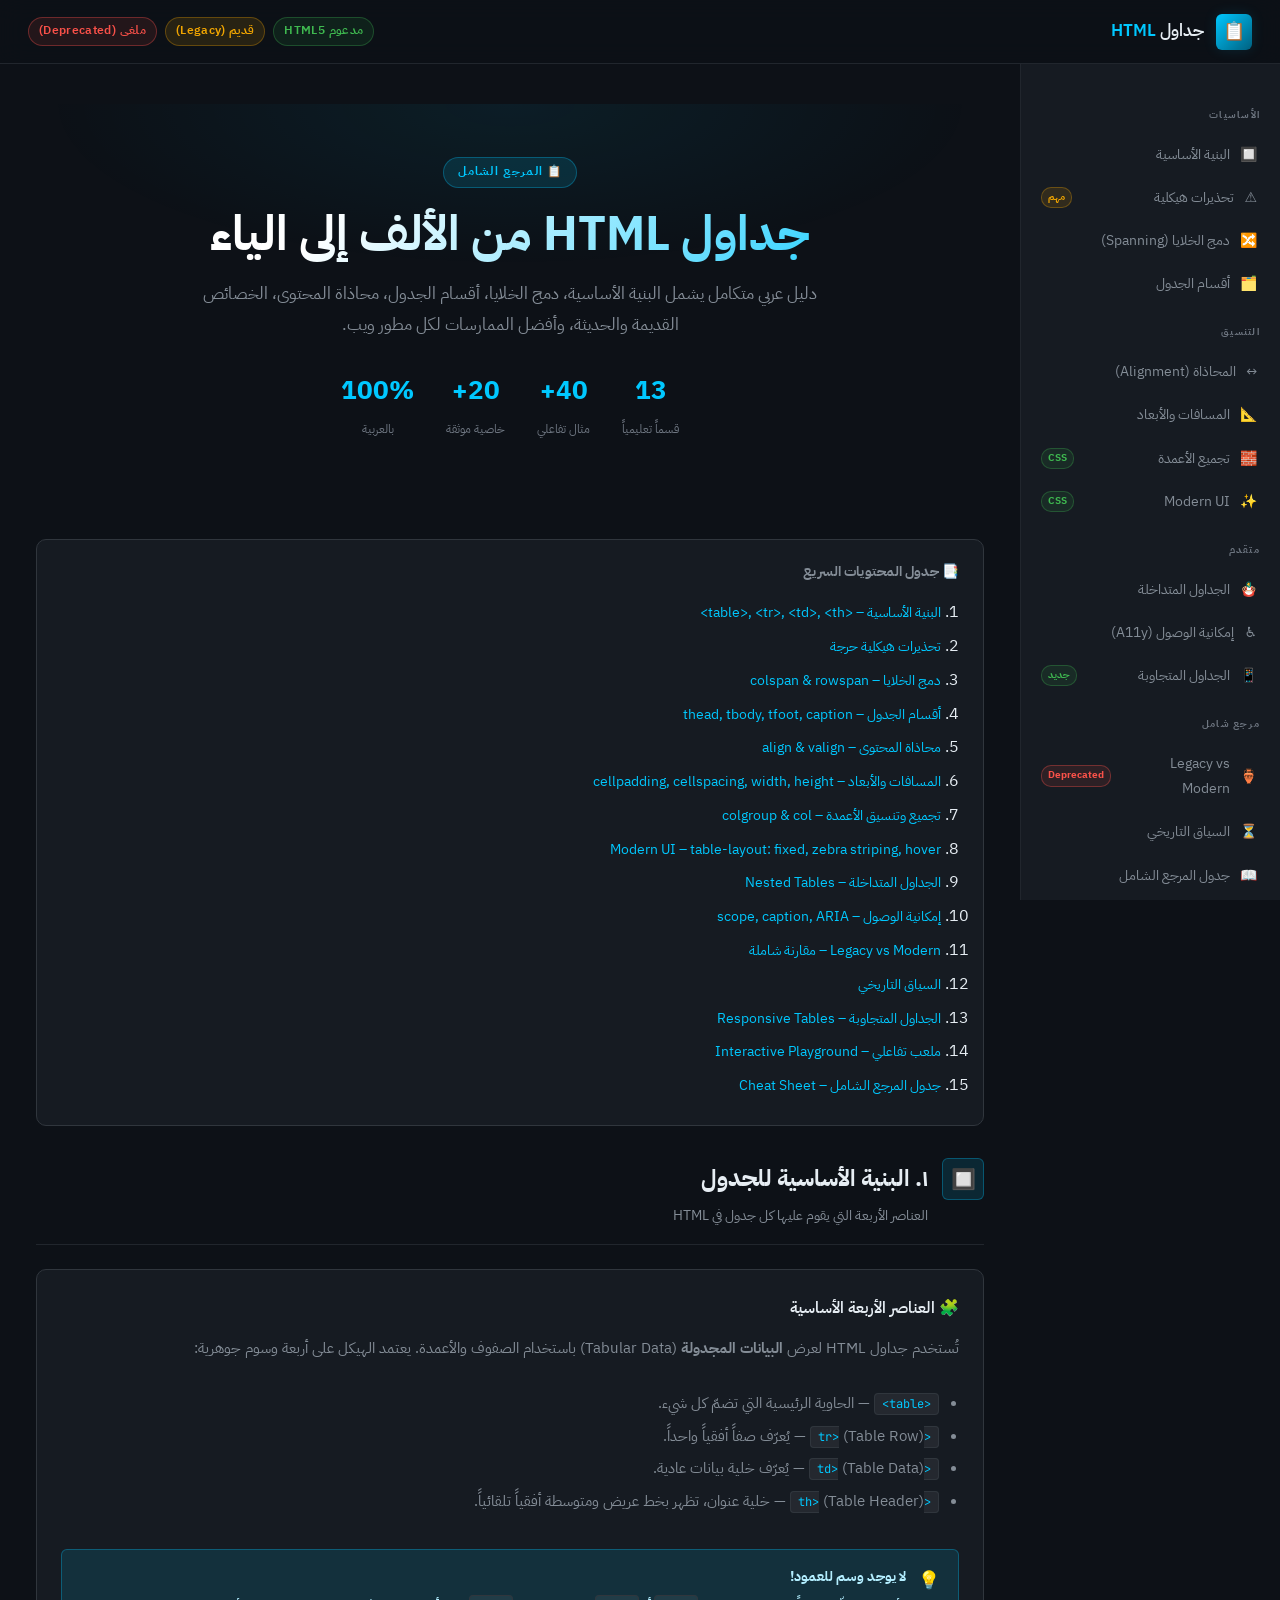
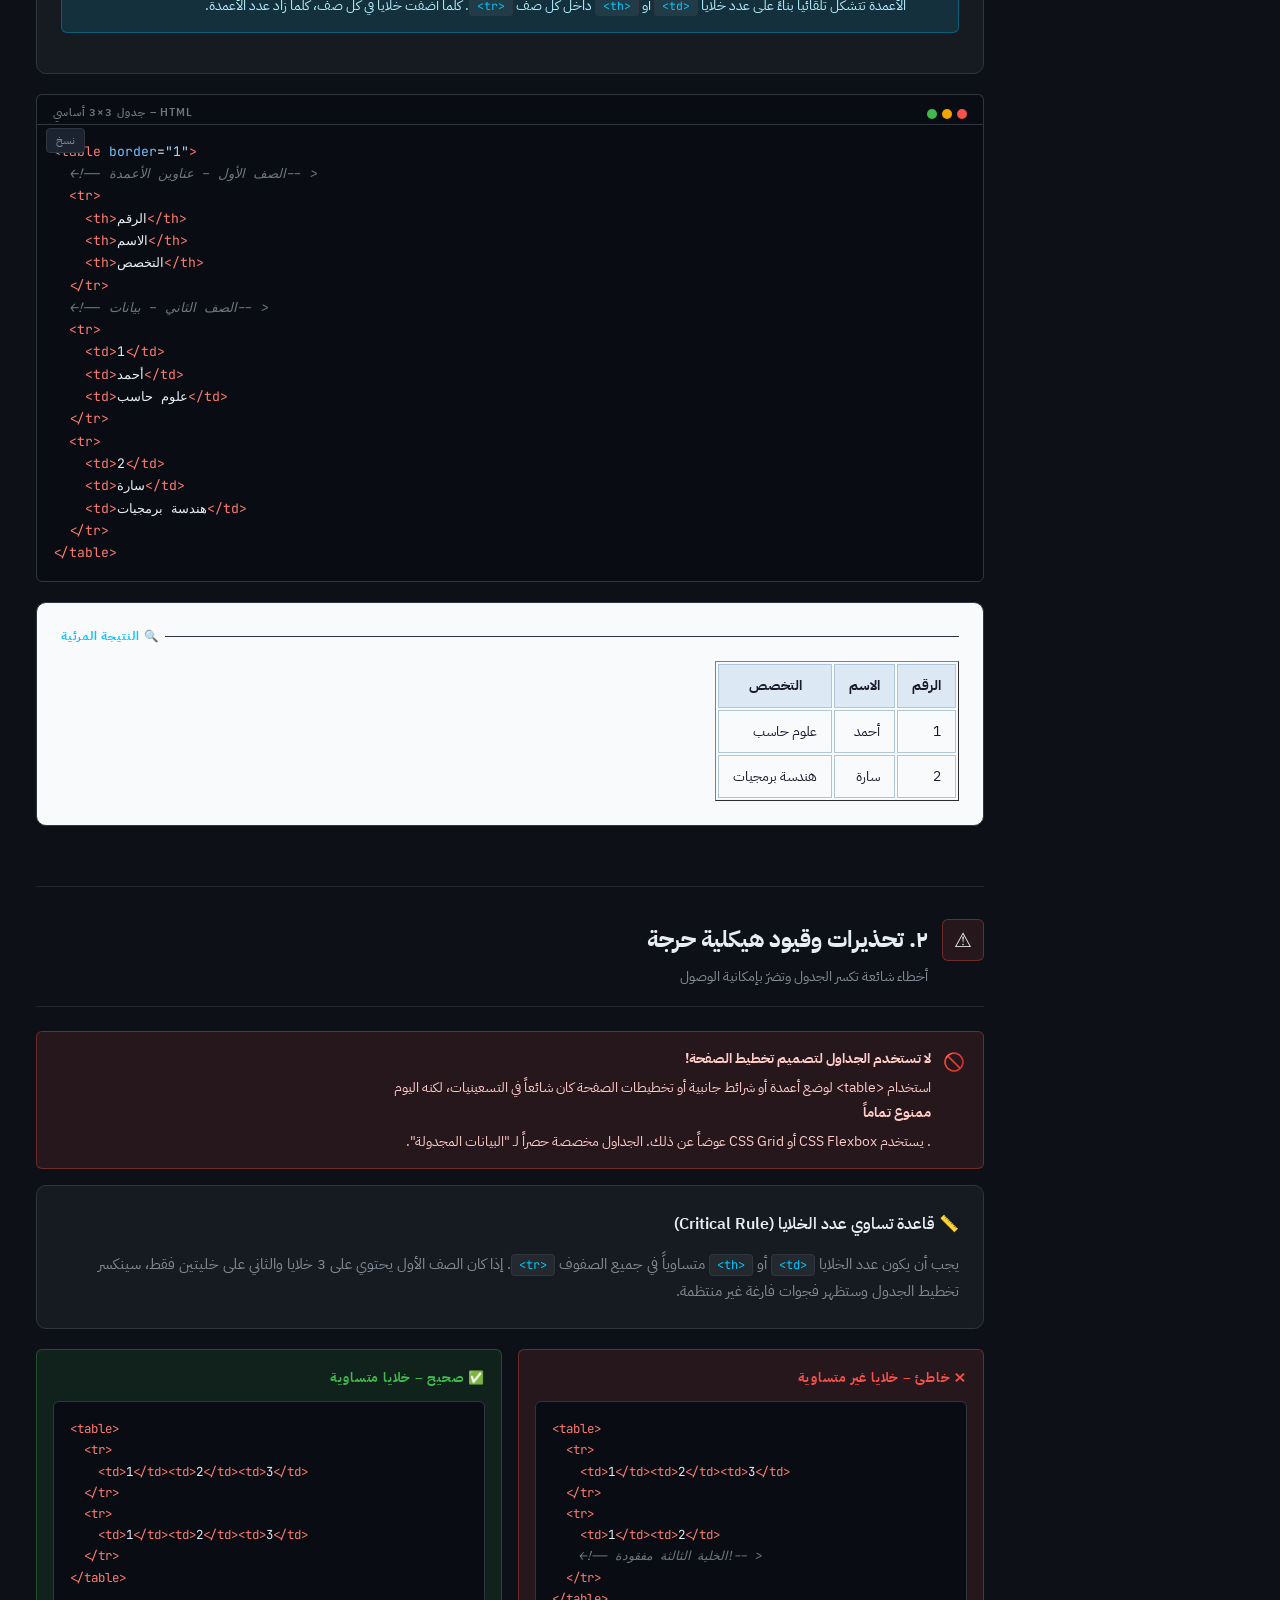
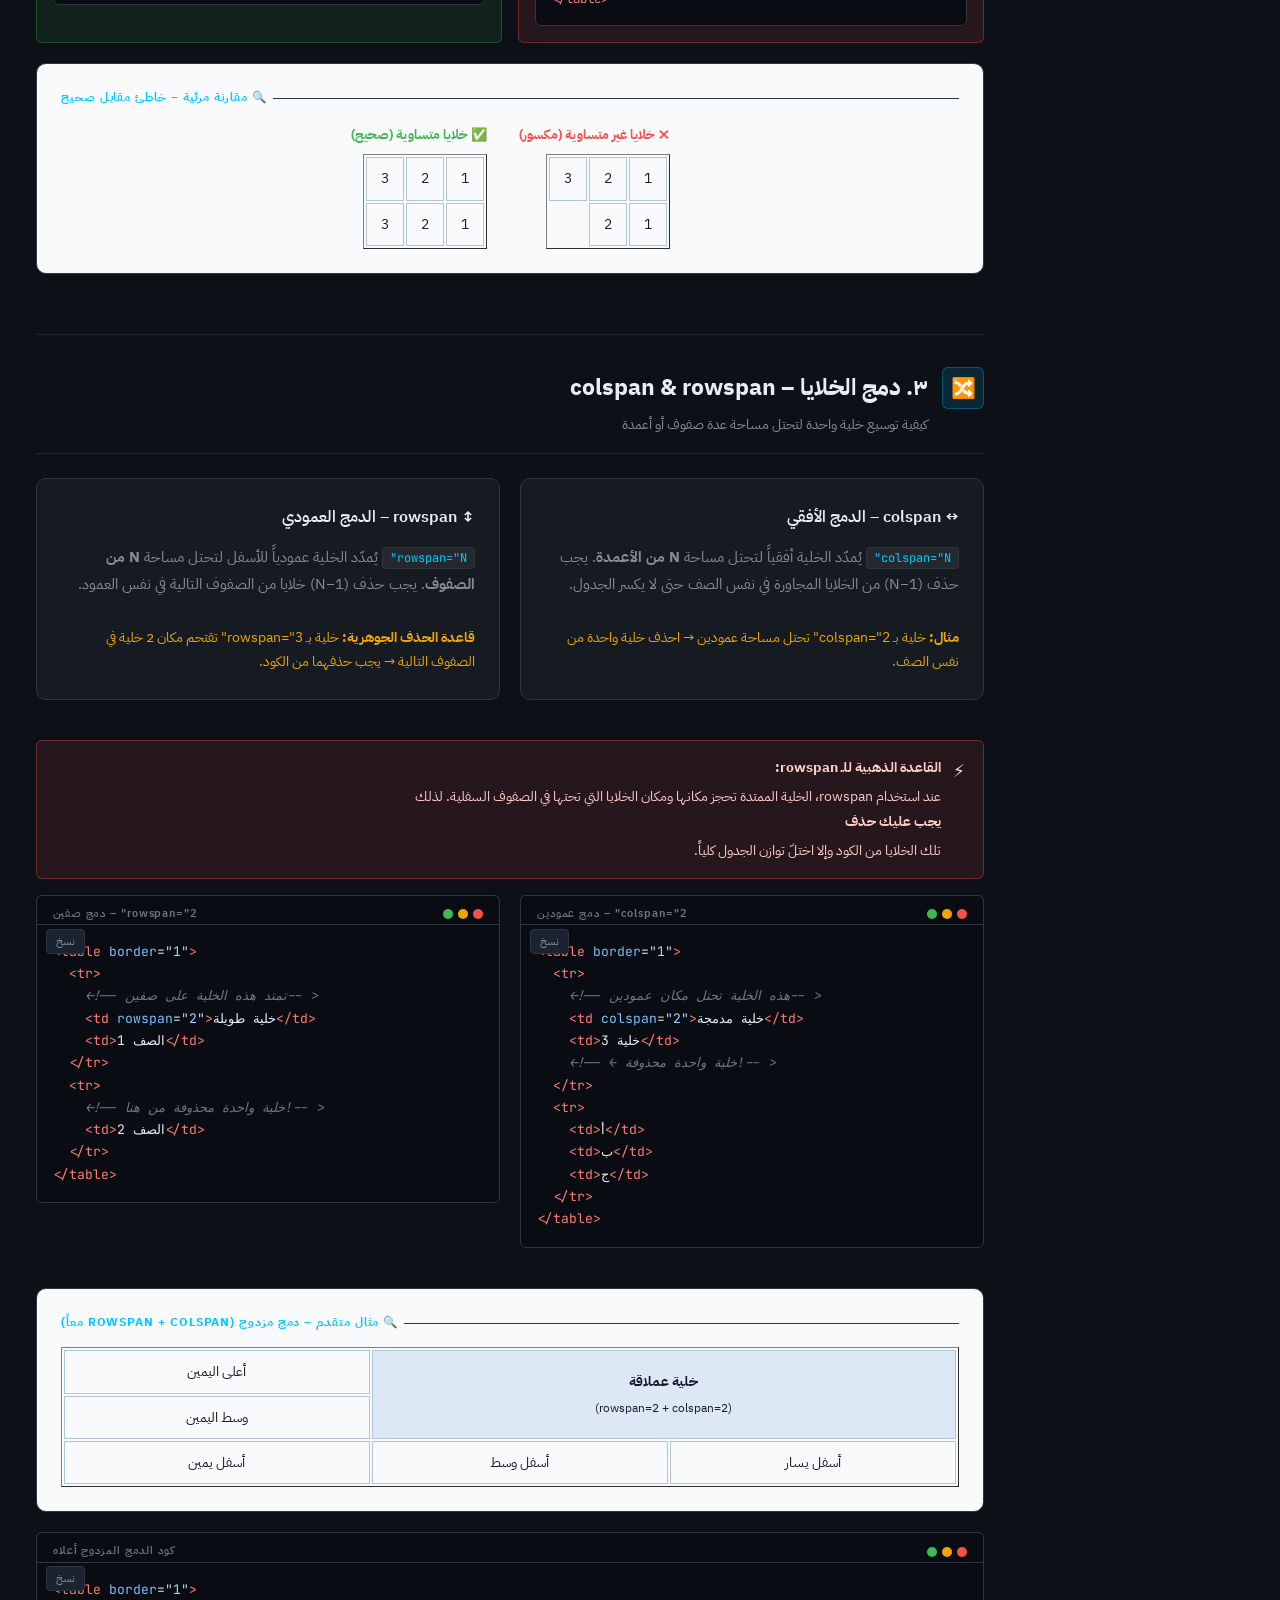
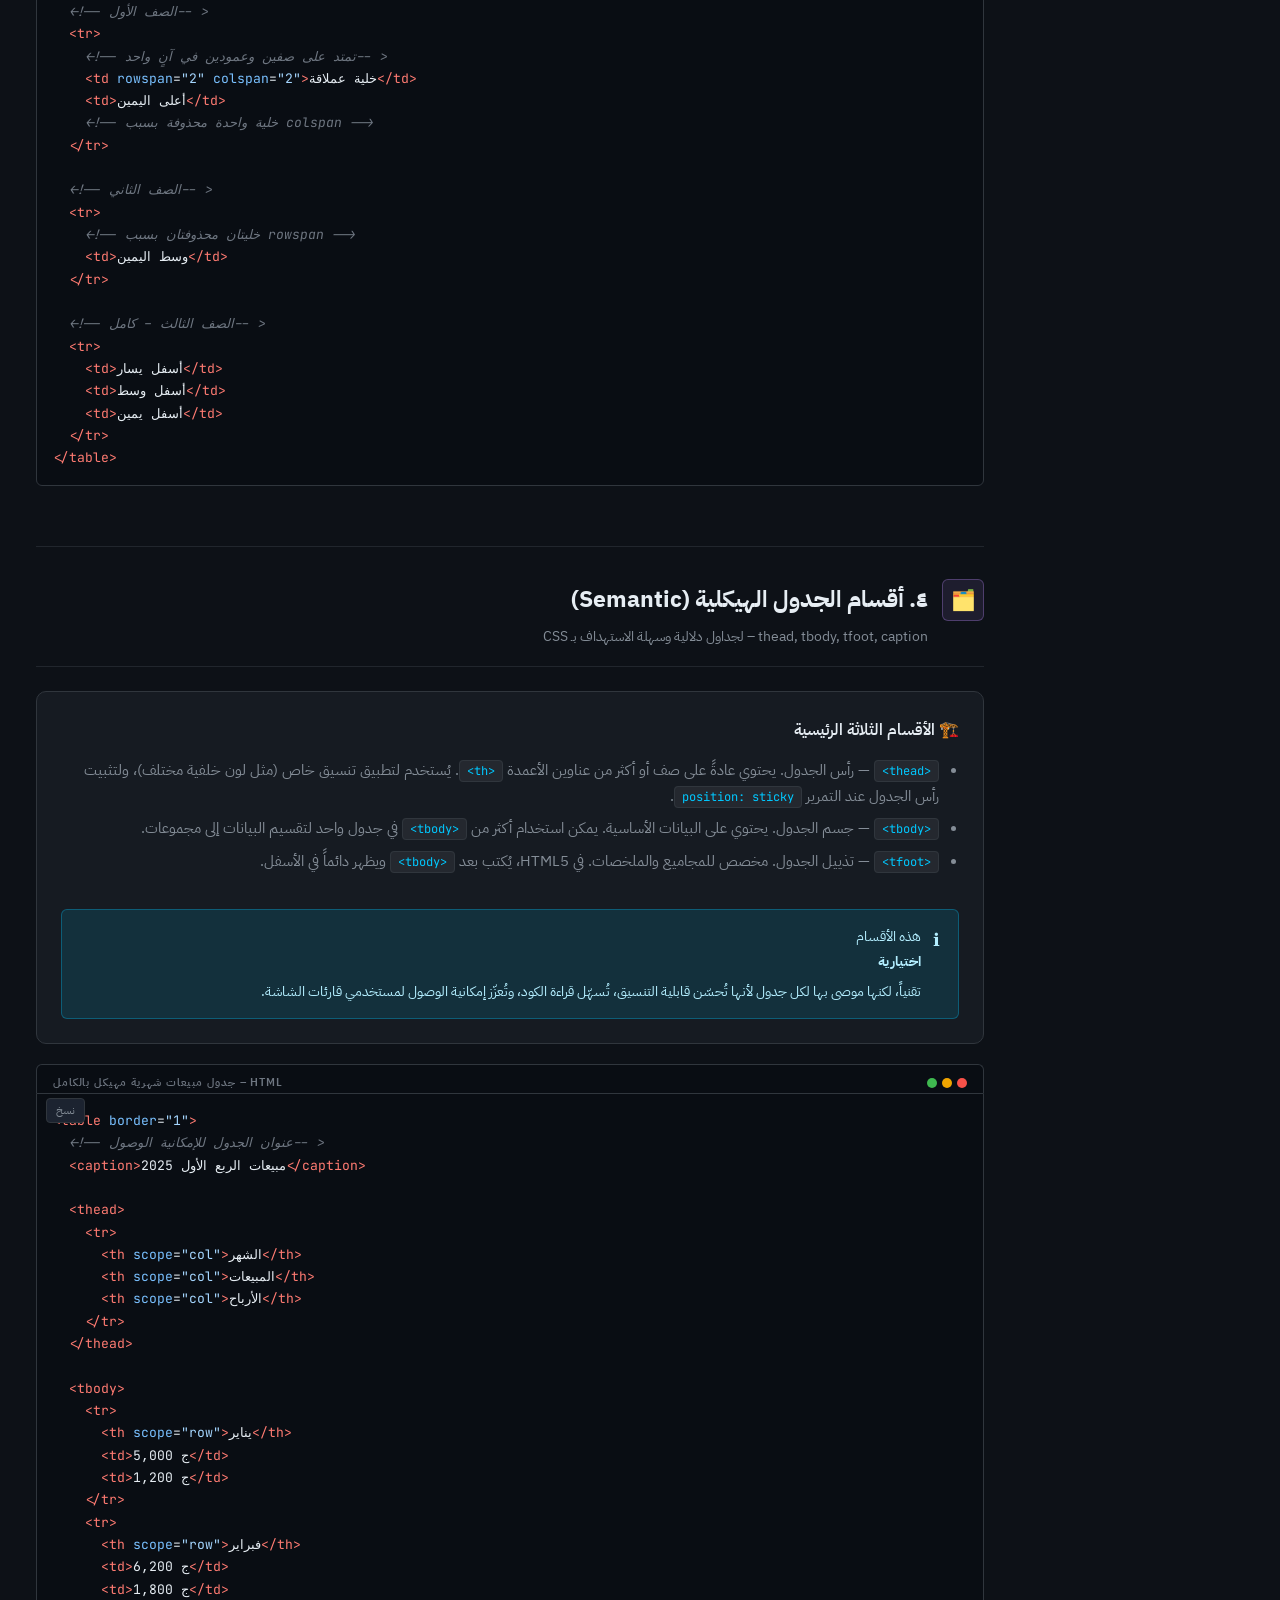
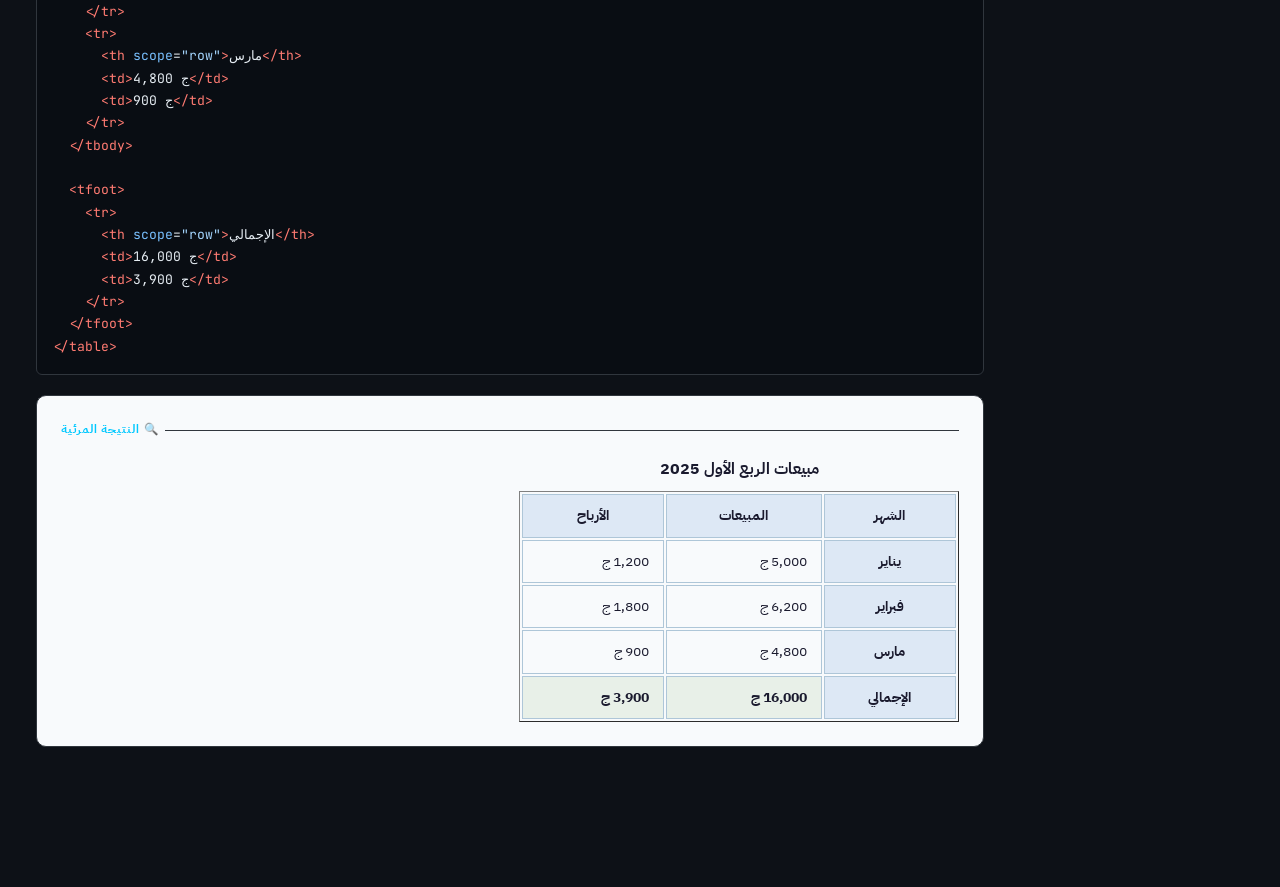
==== commit 35d4e8f0: "Add files via upload" ====
--- a/index.html
+++ b/index.html
@@ -1,189 +1,194 @@
 <!DOCTYPE html>
 <html lang="ar" dir="rtl">
+
 <head>
   <meta charset="UTF-8" />
   <meta name="viewport" content="width=device-width, initial-scale=1.0" />
-  <meta name="description" content="المرجع الشامل لجداول HTML – من الأساسيات إلى الممارسات الحديثة. دليل عربي متكامل لعناصر وخصائص الجداول في HTML5." />
+  <meta name="description"
+    content="المرجع الشامل لجداول HTML – من الأساسيات إلى الممارسات الحديثة. دليل عربي متكامل لعناصر وخصائص الجداول في HTML5." />
   <meta name="keywords" content="HTML tables, جداول HTML, table, tr, td, th, colspan, rowspan, CSS tables" />
-  <title>📋 المرجع الشامل لجداول HTML</title>
+  <title>HTML</title>
 
   <!-- Google Fonts -->
   <link rel="preconnect" href="https://fonts.googleapis.com" />
   <link
     href="https://fonts.googleapis.com/css2?family=IBM+Plex+Sans+Arabic:wght@300;400;500;600;700&family=JetBrains+Mono:wght@400;600&display=swap"
-    rel="stylesheet"
-  />
+    rel="stylesheet" />
 
   <link rel="stylesheet" href="style.css" />
 </head>
+
 <body>
 
-<div id="progress-bar"></div>
-
-<!-- ══════════════════════════════════════════════════════
+  <div id="progress-bar"></div>
+
+  <!-- ══════════════════════════════════════════════════════
      TOP HEADER
 ══════════════════════════════════════════════════════ -->
-<header id="site-header">
-  <div class="header-brand">
-    <div class="logo-box">📋</div>
-    <h1>جداول <span>HTML</span></h1>
-  </div>
-
-  <div class="header-pills">
-    <span class="pill pill-modern">مدعوم HTML5</span>
-    <span class="pill pill-legacy">قديم (Legacy)</span>
-    <span class="pill pill-dep">ملغى (Deprecated)</span>
-  </div>
-
-  <button id="nav-toggle" aria-label="قائمة التنقل" onclick="toggleNav()">
-    <span></span><span></span><span></span>
-  </button>
-</header>
-
-<!-- ══════════════════════════════════════════════════════
+  <header id="site-header">
+    <div class="header-brand">
+      <div class="logo-box">📋</div>
+      <h1>جداول <span>HTML</span></h1>
+    </div>
+
+    <div class="header-pills">
+      <span class="pill pill-modern">مدعوم HTML5</span>
+      <span class="pill pill-legacy">قديم (Legacy)</span>
+      <span class="pill pill-dep">ملغى (Deprecated)</span>
+    </div>
+
+    <button id="nav-toggle" aria-label="قائمة التنقل" onclick="toggleNav()">
+      <span></span><span></span><span></span>
+    </button>
+  </header>
+
+  <!-- ══════════════════════════════════════════════════════
      SIDEBAR
 ══════════════════════════════════════════════════════ -->
-<div class="page-wrap">
-<nav id="sidebar" aria-label="قائمة الأقسام">
-
-  <div class="nav-section-title">الأساسيات</div>
-  <a class="nav-link" href="index.html#basics">
-    <span class="nav-icon">🔲</span> البنية الأساسية
-  </a>
-  <a class="nav-link" href="index.html#warnings">
-    <span class="nav-icon">⚠️</span> تحذيرات هيكلية
-    <span class="nav-badge badge-warn">مهم</span>
-  </a>
-  <a class="nav-link" href="index.html#spanning">
-    <span class="nav-icon">🔀</span> دمج الخلايا (Spanning)
-  </a>
-  <a class="nav-link" href="index.html#semantic">
-    <span class="nav-icon">🗂️</span> أقسام الجدول
-  </a>
-
-  <div class="nav-section-title">التنسيق</div>
-  <a class="nav-link" href="styling.html#alignment">
-    <span class="nav-icon">↔️</span> المحاذاة (Alignment)
-  </a>
-  <a class="nav-link" href="styling.html#spacing">
-    <span class="nav-icon">📐</span> المسافات والأبعاد
-  </a>
-  <a class="nav-link" href="styling.html#colgroup">
-    <span class="nav-icon">🧱</span> تجميع الأعمدة
-    <span class="nav-badge badge-new">CSS</span>
-  </a>
-  <a class="nav-link" href="styling.html#modern-ui">
-    <span class="nav-icon">✨</span> Modern UI
-    <span class="nav-badge badge-new">CSS</span>
-  </a>
-
-  <div class="nav-section-title">متقدم</div>
-  <a class="nav-link" href="advanced.html#nested">
-    <span class="nav-icon">🪆</span> الجداول المتداخلة
-  </a>
-  <a class="nav-link" href="advanced.html#accessibility">
-    <span class="nav-icon">♿</span> إمكانية الوصول (A11y)
-  </a>
-  <a class="nav-link" href="advanced.html#responsive">
-    <span class="nav-icon">📱</span> الجداول المتجاوبة
-    <span class="nav-badge badge-new">جديد</span>
-  </a>
-
-  <div class="nav-section-title">مرجع شامل</div>
-  <a class="nav-link" href="reference.html#legacy">
-    <span class="nav-icon">🏺</span> Legacy vs Modern
-    <span class="nav-badge badge-dep">Deprecated</span>
-  </a>
-  <a class="nav-link" href="reference.html#history">
-    <span class="nav-icon">⏳</span> السياق التاريخي
-  </a>
-  <a class="nav-link" href="reference.html#reference">
-    <span class="nav-icon">📖</span> جدول المرجع الشامل
-  </a>
-
-  <div class="nav-section-title">تفاعلي</div>
-  <a class="nav-link" href="playground.html#playground">
-    <span class="nav-icon">🎮</span> Playground تفاعلي
-    <span class="nav-badge badge-new">جديد</span>
-  </a>
-
-</nav>
-
-<!-- ══════════════════════════════════════════════════════
+  <div class="page-wrap">
+    <nav id="sidebar" aria-label="قائمة الأقسام">
+
+      <div class="nav-section-title">الأساسيات</div>
+      <a class="nav-link" href="index.html#basics">
+        <span class="nav-icon">🔲</span> البنية الأساسية
+      </a>
+      <a class="nav-link" href="index.html#warnings">
+        <span class="nav-icon">⚠️</span> تحذيرات هيكلية
+        <span class="nav-badge badge-warn">مهم</span>
+      </a>
+      <a class="nav-link" href="index.html#spanning">
+        <span class="nav-icon">🔀</span> دمج الخلايا (Spanning)
+      </a>
+      <a class="nav-link" href="index.html#semantic">
+        <span class="nav-icon">🗂️</span> أقسام الجدول
+      </a>
+
+      <div class="nav-section-title">التنسيق</div>
+      <a class="nav-link" href="styling.html#alignment">
+        <span class="nav-icon">↔️</span> المحاذاة (Alignment)
+      </a>
+      <a class="nav-link" href="styling.html#spacing">
+        <span class="nav-icon">📐</span> المسافات والأبعاد
+      </a>
+      <a class="nav-link" href="styling.html#colgroup">
+        <span class="nav-icon">🧱</span> تجميع الأعمدة
+        <span class="nav-badge badge-new">CSS</span>
+      </a>
+      <a class="nav-link" href="styling.html#modern-ui">
+        <span class="nav-icon">✨</span> Modern UI
+        <span class="nav-badge badge-new">CSS</span>
+      </a>
+
+      <div class="nav-section-title">متقدم</div>
+      <a class="nav-link" href="advanced.html#nested">
+        <span class="nav-icon">🪆</span> الجداول المتداخلة
+      </a>
+      <a class="nav-link" href="advanced.html#accessibility">
+        <span class="nav-icon">♿</span> إمكانية الوصول (A11y)
+      </a>
+      <a class="nav-link" href="advanced.html#responsive">
+        <span class="nav-icon">📱</span> الجداول المتجاوبة
+        <span class="nav-badge badge-new">جديد</span>
+      </a>
+
+      <div class="nav-section-title">مرجع شامل</div>
+      <a class="nav-link" href="reference.html#legacy">
+        <span class="nav-icon">🏺</span> Legacy vs Modern
+        <span class="nav-badge badge-dep">Deprecated</span>
+      </a>
+      <a class="nav-link" href="reference.html#history">
+        <span class="nav-icon">⏳</span> السياق التاريخي
+      </a>
+      <a class="nav-link" href="reference.html#reference">
+        <span class="nav-icon">📖</span> جدول المرجع الشامل
+      </a>
+
+      <div class="nav-section-title">تفاعلي</div>
+      <a class="nav-link" href="playground.html#playground">
+        <span class="nav-icon">🎮</span> Playground تفاعلي
+        <span class="nav-badge badge-new">جديد</span>
+      </a>
+
+    </nav>
+
+    <!-- ══════════════════════════════════════════════════════
      MAIN CONTENT
 ══════════════════════════════════════════════════════ -->
-<main id="main-content">
-<!-- ── HERO ── -->
-  <div class="page-hero">
-    <div class="hero-tag">📋 المرجع الشامل</div>
-    <h2>جداول HTML من الألف إلى الياء</h2>
-    <p>
-      دليل عربي متكامل يشمل البنية الأساسية، دمج الخلايا، أقسام الجدول،
-      محاذاة المحتوى، الخصائص القديمة والحديثة، وأفضل الممارسات لكل مطور ويب.
-    </p>
-    <div class="hero-stats">
-      <div class="hero-stat"><span class="num">13</span><span class="lbl">قسماً تعليمياً</span></div>
-      <div class="hero-stat"><span class="num">40+</span><span class="lbl">مثال تفاعلي</span></div>
-      <div class="hero-stat"><span class="num">20+</span><span class="lbl">خاصية موثقة</span></div>
-      <div class="hero-stat"><span class="num">100%</span><span class="lbl">بالعربية</span></div>
-    </div>
-  </div>
-
-  <!-- TOC Mini -->
-  <div class="toc-mini">
-    <h3>📑 جدول المحتويات السريع</h3>
-    <ol>
-      <li><a href="index.html#basics">البنية الأساسية – &lt;table&gt;, &lt;tr&gt;, &lt;td&gt;, &lt;th&gt;</a></li>
-      <li><a href="index.html#warnings">تحذيرات هيكلية حرجة</a></li>
-      <li><a href="index.html#spanning">دمج الخلايا – colspan &amp; rowspan</a></li>
-      <li><a href="index.html#semantic">أقسام الجدول – thead, tbody, tfoot, caption</a></li>
-      <li><a href="styling.html#alignment">محاذاة المحتوى – align &amp; valign</a></li>
-      <li><a href="styling.html#spacing">المسافات والأبعاد – cellpadding, cellspacing, width, height</a></li>
-      <li><a href="styling.html#colgroup">تجميع وتنسيق الأعمدة – colgroup &amp; col</a></li>
-      <li><a href="styling.html#modern-ui">Modern UI – table-layout: fixed, zebra striping, hover</a></li>
-      <li><a href="advanced.html#nested">الجداول المتداخلة – Nested Tables</a></li>
-      <li><a href="advanced.html#accessibility">إمكانية الوصول – scope, caption, ARIA</a></li>
-      <li><a href="reference.html#legacy">Legacy vs Modern – مقارنة شاملة</a></li>
-      <li><a href="reference.html#history">السياق التاريخي</a></li>
-      <li><a href="advanced.html#responsive">الجداول المتجاوبة – Responsive Tables</a></li>
-      <li><a href="playground.html#playground">ملعب تفاعلي – Interactive Playground</a></li>
-      <li><a href="reference.html#reference">جدول المرجع الشامل – Cheat Sheet</a></li>
-    </ol>
-  </div>
-
-  <section class="section" id="basics">
-    <div class="section-header">
-      <div class="section-icon icon-cyan">🔲</div>
-      <div class="section-title-wrap">
-        <h2>١. البنية الأساسية للجدول</h2>
-        <p>العناصر الأربعة التي يقوم عليها كل جدول في HTML</p>
+    <main id="main-content">
+      <!-- ── HERO ── -->
+      <div class="page-hero">
+        <div class="hero-tag">📋 المرجع الشامل</div>
+        <h2>جداول HTML من الألف إلى الياء</h2>
+        <p>
+          دليل عربي متكامل يشمل البنية الأساسية، دمج الخلايا، أقسام الجدول،
+          محاذاة المحتوى، الخصائص القديمة والحديثة، وأفضل الممارسات لكل مطور ويب.
+        </p>
+        <div class="hero-stats">
+          <div class="hero-stat"><span class="num">13</span><span class="lbl">قسماً تعليمياً</span></div>
+          <div class="hero-stat"><span class="num">40+</span><span class="lbl">مثال تفاعلي</span></div>
+          <div class="hero-stat"><span class="num">20+</span><span class="lbl">خاصية موثقة</span></div>
+          <div class="hero-stat"><span class="num">100%</span><span class="lbl">بالعربية</span></div>
+        </div>
       </div>
-    </div>
-
-    <div class="card">
-      <h3>🧩 العناصر الأربعة الأساسية</h3>
-      <p>تُستخدم جداول HTML لعرض <strong>البيانات المجدولة</strong> (Tabular Data) باستخدام الصفوف والأعمدة. يعتمد الهيكل على أربعة وسوم جوهرية:</p>
-      <br/>
-      <ul>
-        <li><code>&lt;table&gt;</code> — الحاوية الرئيسية التي تضمّ كل شيء.</li>
-        <li><code>&lt;tr&gt;</code> (Table Row) — يُعرّف صفاً أفقياً واحداً.</li>
-        <li><code>&lt;td&gt;</code> (Table Data) — يُعرّف خلية بيانات عادية.</li>
-        <li><code>&lt;th&gt;</code> (Table Header) — خلية عنوان، تظهر بخط عريض ومتوسطة أفقياً تلقائياً.</li>
-      </ul>
-      <br/>
-      <div class="alert alert-cyan">
-        <span class="alert-icon">💡</span>
-        <div><strong>لا يوجد وسم للعمود!</strong> الأعمدة تتشكّل تلقائياً بناءً على عدد خلايا <code>&lt;td&gt;</code> أو <code>&lt;th&gt;</code> داخل كل صف <code>&lt;tr&gt;</code>. كلما أضفت خلايا في كل صف، كلما زاد عدد الأعمدة.</div>
+
+      <!-- TOC Mini -->
+      <div class="toc-mini">
+        <h3>📑 جدول المحتويات السريع</h3>
+        <ol>
+          <li><a href="index.html#basics">البنية الأساسية – &lt;table&gt;, &lt;tr&gt;, &lt;td&gt;, &lt;th&gt;</a></li>
+          <li><a href="index.html#warnings">تحذيرات هيكلية حرجة</a></li>
+          <li><a href="index.html#spanning">دمج الخلايا – colspan &amp; rowspan</a></li>
+          <li><a href="index.html#semantic">أقسام الجدول – thead, tbody, tfoot, caption</a></li>
+          <li><a href="styling.html#alignment">محاذاة المحتوى – align &amp; valign</a></li>
+          <li><a href="styling.html#spacing">المسافات والأبعاد – cellpadding, cellspacing, width, height</a></li>
+          <li><a href="styling.html#colgroup">تجميع وتنسيق الأعمدة – colgroup &amp; col</a></li>
+          <li><a href="styling.html#modern-ui">Modern UI – table-layout: fixed, zebra striping, hover</a></li>
+          <li><a href="advanced.html#nested">الجداول المتداخلة – Nested Tables</a></li>
+          <li><a href="advanced.html#accessibility">إمكانية الوصول – scope, caption, ARIA</a></li>
+          <li><a href="reference.html#legacy">Legacy vs Modern – مقارنة شاملة</a></li>
+          <li><a href="reference.html#history">السياق التاريخي</a></li>
+          <li><a href="advanced.html#responsive">الجداول المتجاوبة – Responsive Tables</a></li>
+          <li><a href="playground.html#playground">ملعب تفاعلي – Interactive Playground</a></li>
+          <li><a href="reference.html#reference">جدول المرجع الشامل – Cheat Sheet</a></li>
+        </ol>
       </div>
-    </div>
-
-    <div class="code-wrap">
-      <div class="code-label">
-        <div class="dots"><span class="d1"></span><span class="d2"></span><span class="d3"></span></div>
-        <span>HTML – جدول 3×3 أساسي</span>
-      </div>
-      <button class="copy-btn" onclick="copyCode(this)">نسخ</button>
-<pre><span class="kw">&lt;table</span> <span class="at">border</span>=<span class="vl">"1"</span><span class="kw">&gt;</span>
+
+      <section class="section" id="basics">
+        <div class="section-header">
+          <div class="section-icon icon-cyan">🔲</div>
+          <div class="section-title-wrap">
+            <h2>١. البنية الأساسية للجدول</h2>
+            <p>العناصر الأربعة التي يقوم عليها كل جدول في HTML</p>
+          </div>
+        </div>
+
+        <div class="card">
+          <h3>🧩 العناصر الأربعة الأساسية</h3>
+          <p>تُستخدم جداول HTML لعرض <strong>البيانات المجدولة</strong> (Tabular Data) باستخدام الصفوف والأعمدة. يعتمد
+            الهيكل على أربعة وسوم جوهرية:</p>
+          <br />
+          <ul>
+            <li><code>&lt;table&gt;</code> — الحاوية الرئيسية التي تضمّ كل شيء.</li>
+            <li><code>&lt;tr&gt;</code> (Table Row) — يُعرّف صفاً أفقياً واحداً.</li>
+            <li><code>&lt;td&gt;</code> (Table Data) — يُعرّف خلية بيانات عادية.</li>
+            <li><code>&lt;th&gt;</code> (Table Header) — خلية عنوان، تظهر بخط عريض ومتوسطة أفقياً تلقائياً.</li>
+          </ul>
+          <br />
+          <div class="alert alert-cyan">
+            <span class="alert-icon">💡</span>
+            <div><strong>لا يوجد وسم للعمود!</strong> الأعمدة تتشكّل تلقائياً بناءً على عدد خلايا
+              <code>&lt;td&gt;</code> أو <code>&lt;th&gt;</code> داخل كل صف <code>&lt;tr&gt;</code>. كلما أضفت خلايا في
+              كل صف، كلما زاد عدد الأعمدة.</div>
+          </div>
+        </div>
+
+        <div class="code-wrap">
+          <div class="code-label">
+            <div class="dots"><span class="d1"></span><span class="d2"></span><span class="d3"></span></div>
+            <span>HTML – جدول 3×3 أساسي</span>
+          </div>
+          <button class="copy-btn" onclick="copyCode(this)">نسخ</button>
+          <pre><span class="kw">&lt;table</span> <span class="at">border</span>=<span class="vl">"1"</span><span class="kw">&gt;</span>
   <span class="cm">&lt;!-- الصف الأول – عناوين الأعمدة --&gt;</span>
   <span class="kw">&lt;tr&gt;</span>
     <span class="kw">&lt;th&gt;</span><span class="tx">الرقم</span><span class="kw">&lt;/th&gt;</span>
@@ -202,50 +207,66 @@
     <span class="kw">&lt;td&gt;</span><span class="tx">هندسة برمجيات</span><span class="kw">&lt;/td&gt;</span>
   <span class="kw">&lt;/tr&gt;</span>
 <span class="kw">&lt;/table&gt;</span></pre>
-    </div>
-
-    <div class="demo-box">
-      <div class="demo-box-label">🔍 النتيجة المرئية</div>
-      <table border="1" cellpadding="8">
-        <tr><th>الرقم</th><th>الاسم</th><th>التخصص</th></tr>
-        <tr><td>1</td><td>أحمد</td><td>علوم حاسب</td></tr>
-        <tr><td>2</td><td>سارة</td><td>هندسة برمجيات</td></tr>
-      </table>
-    </div>
-
-  </section>
-  <hr class="divider" />
-
-<section class="section" id="warnings">
-    <div class="section-header">
-      <div class="section-icon icon-red">⚠️</div>
-      <div class="section-title-wrap">
-        <h2>٢. تحذيرات وقيود هيكلية حرجة</h2>
-        <p>أخطاء شائعة تكسر الجدول وتضرّ بإمكانية الوصول</p>
-      </div>
-    </div>
-
-    <div class="alert alert-red">
-      <span class="alert-icon">🚫</span>
-      <div>
-        <strong>لا تستخدم الجداول لتصميم تخطيط الصفحة!</strong>
-        استخدام &lt;table&gt; لوضع أعمدة أو شرائط جانبية أو تخطيطات الصفحة كان شائعاً في التسعينيات، لكنه اليوم <strong>ممنوع تماماً</strong>. يستخدم CSS Flexbox أو CSS Grid عوضاً عن ذلك. الجداول مخصصة حصراً لـ "البيانات المجدولة".
-      </div>
-    </div>
-
-    <div class="card">
-      <h3>📏 قاعدة تساوي عدد الخلايا (Critical Rule)</h3>
-      <p>
-        يجب أن يكون عدد الخلايا <code>&lt;td&gt;</code> أو <code>&lt;th&gt;</code> متساوياً في جميع الصفوف <code>&lt;tr&gt;</code>.
-        إذا كان الصف الأول يحتوي على 3 خلايا والثاني على خليتين فقط، سينكسر تخطيط الجدول وستظهر فجوات فارغة غير منتظمة.
-      </p>
-    </div>
-
-    <div class="compare-grid">
-      <div class="compare-panel old-panel">
-        <h4>❌ خاطئ – خلايا غير متساوية</h4>
-        <div class="code-wrap" style="margin:0">
-<pre style="border-radius:6px; font-size:0.78rem"><span class="kw">&lt;table&gt;</span>
+        </div>
+
+        <div class="demo-box">
+          <div class="demo-box-label">🔍 النتيجة المرئية</div>
+          <table border="1" cellpadding="8">
+            <tr>
+              <th>الرقم</th>
+              <th>الاسم</th>
+              <th>التخصص</th>
+            </tr>
+            <tr>
+              <td>1</td>
+              <td>أحمد</td>
+              <td>علوم حاسب</td>
+            </tr>
+            <tr>
+              <td>2</td>
+              <td>سارة</td>
+              <td>هندسة برمجيات</td>
+            </tr>
+          </table>
+        </div>
+
+      </section>
+      <hr class="divider" />
+
+      <section class="section" id="warnings">
+        <div class="section-header">
+          <div class="section-icon icon-red">⚠️</div>
+          <div class="section-title-wrap">
+            <h2>٢. تحذيرات وقيود هيكلية حرجة</h2>
+            <p>أخطاء شائعة تكسر الجدول وتضرّ بإمكانية الوصول</p>
+          </div>
+        </div>
+
+        <div class="alert alert-red">
+          <span class="alert-icon">🚫</span>
+          <div>
+            <strong>لا تستخدم الجداول لتصميم تخطيط الصفحة!</strong>
+            استخدام &lt;table&gt; لوضع أعمدة أو شرائط جانبية أو تخطيطات الصفحة كان شائعاً في التسعينيات، لكنه اليوم
+            <strong>ممنوع تماماً</strong>. يستخدم CSS Flexbox أو CSS Grid عوضاً عن ذلك. الجداول مخصصة حصراً لـ "البيانات
+            المجدولة".
+          </div>
+        </div>
+
+        <div class="card">
+          <h3>📏 قاعدة تساوي عدد الخلايا (Critical Rule)</h3>
+          <p>
+            يجب أن يكون عدد الخلايا <code>&lt;td&gt;</code> أو <code>&lt;th&gt;</code> متساوياً في جميع الصفوف
+            <code>&lt;tr&gt;</code>.
+            إذا كان الصف الأول يحتوي على 3 خلايا والثاني على خليتين فقط، سينكسر تخطيط الجدول وستظهر فجوات فارغة غير
+            منتظمة.
+          </p>
+        </div>
+
+        <div class="compare-grid">
+          <div class="compare-panel old-panel">
+            <h4>❌ خاطئ – خلايا غير متساوية</h4>
+            <div class="code-wrap" style="margin:0">
+              <pre style="border-radius:6px; font-size:0.78rem"><span class="kw">&lt;table&gt;</span>
   <span class="kw">&lt;tr&gt;</span>
     <span class="kw">&lt;td&gt;</span>1<span class="kw">&lt;/td&gt;&lt;td&gt;</span>2<span class="kw">&lt;/td&gt;&lt;td&gt;</span>3<span class="kw">&lt;/td&gt;</span>
   <span class="kw">&lt;/tr&gt;</span>
@@ -254,12 +275,12 @@
     <span class="cm">&lt;!-- الخلية الثالثة مفقودة! --&gt;</span>
   <span class="kw">&lt;/tr&gt;</span>
 <span class="kw">&lt;/table&gt;</span></pre>
-        </div>
-      </div>
-      <div class="compare-panel new-panel">
-        <h4>✅ صحيح – خلايا متساوية</h4>
-        <div class="code-wrap" style="margin:0">
-<pre style="border-radius:6px; font-size:0.78rem"><span class="kw">&lt;table&gt;</span>
+            </div>
+          </div>
+          <div class="compare-panel new-panel">
+            <h4>✅ صحيح – خلايا متساوية</h4>
+            <div class="code-wrap" style="margin:0">
+              <pre style="border-radius:6px; font-size:0.78rem"><span class="kw">&lt;table&gt;</span>
   <span class="kw">&lt;tr&gt;</span>
     <span class="kw">&lt;td&gt;</span>1<span class="kw">&lt;/td&gt;&lt;td&gt;</span>2<span class="kw">&lt;/td&gt;&lt;td&gt;</span>3<span class="kw">&lt;/td&gt;</span>
   <span class="kw">&lt;/tr&gt;</span>
@@ -267,80 +288,99 @@
     <span class="kw">&lt;td&gt;</span>1<span class="kw">&lt;/td&gt;&lt;td&gt;</span>2<span class="kw">&lt;/td&gt;&lt;td&gt;</span>3<span class="kw">&lt;/td&gt;</span>
   <span class="kw">&lt;/tr&gt;</span>
 <span class="kw">&lt;/table&gt;</span></pre>
-        </div>
-      </div>
-    </div>
-
-    <div class="demo-box">
-      <div class="demo-box-label">🔍 مقارنة مرئية – خاطئ مقابل صحيح</div>
-      <div style="display:flex; gap:32px; flex-wrap:wrap; align-items:flex-start; justify-content:center;">
-        <div style="text-align:center;">
-          <p style="color:#f85149; font-size:0.82rem; margin-bottom:8px; font-weight:700;">❌ خلايا غير متساوية (مكسور)</p>
-          <table border="1" cellpadding="6" style="color:#1a1a2e;">
-            <tr><td>1</td><td>2</td><td>3</td></tr>
-            <tr><td>1</td><td>2</td></tr>
-          </table>
-        </div>
-        <div style="text-align:center;">
-          <p style="color:#3fb950; font-size:0.82rem; margin-bottom:8px; font-weight:700;">✅ خلايا متساوية (صحيح)</p>
-          <table border="1" cellpadding="6" style="color:#1a1a2e;">
-            <tr><td>1</td><td>2</td><td>3</td></tr>
-            <tr><td>1</td><td>2</td><td>3</td></tr>
-          </table>
-        </div>
-      </div>
-    </div>
-
-  </section>
-  <hr class="divider" />
-
-<section class="section" id="spanning">
-    <div class="section-header">
-      <div class="section-icon icon-cyan">🔀</div>
-      <div class="section-title-wrap">
-        <h2>٣. دمج الخلايا – colspan &amp; rowspan</h2>
-        <p>كيفية توسيع خلية واحدة لتحتل مساحة عدة صفوف أو أعمدة</p>
-      </div>
-    </div>
-
-    <div class="two-col">
-      <div class="card">
-        <h3>↔️ colspan – الدمج الأفقي</h3>
-        <p>
-          <code>colspan="N"</code> يُمدّد الخلية أفقياً لتحتل مساحة <strong>N من الأعمدة</strong>.
-          يجب حذف (N−1) من الخلايا المجاورة في نفس الصف حتى لا يكسر الجدول.
-        </p>
-        <br/>
-        <p style="color:var(--amber); font-size:0.85rem;"><strong>مثال:</strong> خلية بـ colspan="2" تحتل مساحة عمودين → احذف خلية واحدة من نفس الصف.</p>
-      </div>
-      <div class="card">
-        <h3>↕️ rowspan – الدمج العمودي</h3>
-        <p>
-          <code>rowspan="N"</code> يُمدّد الخلية عمودياً للأسفل لتحتل مساحة <strong>N من الصفوف</strong>.
-          يجب حذف (N−1) خلايا من الصفوف التالية في نفس العمود.
-        </p>
-        <br/>
-        <p style="color:var(--amber); font-size:0.85rem;"><strong>قاعدة الحذف الجوهرية:</strong> خلية بـ rowspan="3" تقتحم مكان 2 خلية في الصفوف التالية → يجب حذفهما من الكود.</p>
-      </div>
-    </div>
-
-    <div class="alert alert-red">
-      <span class="alert-icon">⚡</span>
-      <div>
-        <strong>القاعدة الذهبية للـ rowspan:</strong>
-        عند استخدام rowspan، الخلية الممتدة تحجز مكانها ومكان الخلايا التي تحتها في الصفوف السفلية.
-        لذلك <strong>يجب عليك حذف</strong> تلك الخلايا من الكود وإلا اختلّ توازن الجدول كلياً.
-      </div>
-    </div>
-
-    <div class="two-col">
-      <div class="code-wrap">
-        <div class="code-label">
-          <div class="dots"><span class="d1"></span><span class="d2"></span><span class="d3"></span></div>
-          <span>colspan="2" – دمج عمودين</span>
-        </div>
-        <button class="copy-btn" onclick="copyCode(this)">نسخ</button>
-<pre><span class="kw">&lt;table</span> <span class="at">border</span>=<span class="vl">"1"</span><span class="kw">&gt;</span>
+            </div>
+          </div>
+        </div>
+
+        <div class="demo-box">
+          <div class="demo-box-label">🔍 مقارنة مرئية – خاطئ مقابل صحيح</div>
+          <div style="display:flex; gap:32px; flex-wrap:wrap; align-items:flex-start; justify-content:center;">
+            <div style="text-align:center;">
+              <p style="color:#f85149; font-size:0.82rem; margin-bottom:8px; font-weight:700;">❌ خلايا غير متساوية
+                (مكسور)</p>
+              <table border="1" cellpadding="6" style="color:#1a1a2e;">
+                <tr>
+                  <td>1</td>
+                  <td>2</td>
+                  <td>3</td>
+                </tr>
+                <tr>
+                  <td>1</td>
+                  <td>2</td>
+                </tr>
+              </table>
+            </div>
+            <div style="text-align:center;">
+              <p style="color:#3fb950; font-size:0.82rem; margin-bottom:8px; font-weight:700;">✅ خلايا متساوية (صحيح)
+              </p>
+              <table border="1" cellpadding="6" style="color:#1a1a2e;">
+                <tr>
+                  <td>1</td>
+                  <td>2</td>
+                  <td>3</td>
+                </tr>
+                <tr>
+                  <td>1</td>
+                  <td>2</td>
+                  <td>3</td>
+                </tr>
+              </table>
+            </div>
+          </div>
+        </div>
+
+      </section>
+      <hr class="divider" />
+
+      <section class="section" id="spanning">
+        <div class="section-header">
+          <div class="section-icon icon-cyan">🔀</div>
+          <div class="section-title-wrap">
+            <h2>٣. دمج الخلايا – colspan &amp; rowspan</h2>
+            <p>كيفية توسيع خلية واحدة لتحتل مساحة عدة صفوف أو أعمدة</p>
+          </div>
+        </div>
+
+        <div class="two-col">
+          <div class="card">
+            <h3>↔️ colspan – الدمج الأفقي</h3>
+            <p>
+              <code>colspan="N"</code> يُمدّد الخلية أفقياً لتحتل مساحة <strong>N من الأعمدة</strong>.
+              يجب حذف (N−1) من الخلايا المجاورة في نفس الصف حتى لا يكسر الجدول.
+            </p>
+            <br />
+            <p style="color:var(--amber); font-size:0.85rem;"><strong>مثال:</strong> خلية بـ colspan="2" تحتل مساحة
+              عمودين → احذف خلية واحدة من نفس الصف.</p>
+          </div>
+          <div class="card">
+            <h3>↕️ rowspan – الدمج العمودي</h3>
+            <p>
+              <code>rowspan="N"</code> يُمدّد الخلية عمودياً للأسفل لتحتل مساحة <strong>N من الصفوف</strong>.
+              يجب حذف (N−1) خلايا من الصفوف التالية في نفس العمود.
+            </p>
+            <br />
+            <p style="color:var(--amber); font-size:0.85rem;"><strong>قاعدة الحذف الجوهرية:</strong> خلية بـ rowspan="3"
+              تقتحم مكان 2 خلية في الصفوف التالية → يجب حذفهما من الكود.</p>
+          </div>
+        </div>
+
+        <div class="alert alert-red">
+          <span class="alert-icon">⚡</span>
+          <div>
+            <strong>القاعدة الذهبية للـ rowspan:</strong>
+            عند استخدام rowspan، الخلية الممتدة تحجز مكانها ومكان الخلايا التي تحتها في الصفوف السفلية.
+            لذلك <strong>يجب عليك حذف</strong> تلك الخلايا من الكود وإلا اختلّ توازن الجدول كلياً.
+          </div>
+        </div>
+
+        <div class="two-col">
+          <div class="code-wrap">
+            <div class="code-label">
+              <div class="dots"><span class="d1"></span><span class="d2"></span><span class="d3"></span></div>
+              <span>colspan="2" – دمج عمودين</span>
+            </div>
+            <button class="copy-btn" onclick="copyCode(this)">نسخ</button>
+            <pre><span class="kw">&lt;table</span> <span class="at">border</span>=<span class="vl">"1"</span><span class="kw">&gt;</span>
   <span class="kw">&lt;tr&gt;</span>
     <span class="cm">&lt;!-- هذه الخلية تحتل مكان عمودين --&gt;</span>
     <span class="kw">&lt;td</span> <span class="at">colspan</span>=<span class="vl">"2"</span><span class="kw">&gt;</span><span class="tx">خلية مدمجة</span><span class="kw">&lt;/td&gt;</span>
@@ -353,14 +393,14 @@
     <span class="kw">&lt;td&gt;</span><span class="tx">ج</span><span class="kw">&lt;/td&gt;</span>
   <span class="kw">&lt;/tr&gt;</span>
 <span class="kw">&lt;/table&gt;</span></pre>
-      </div>
-      <div class="code-wrap">
-        <div class="code-label">
-          <div class="dots"><span class="d1"></span><span class="d2"></span><span class="d3"></span></div>
-          <span>rowspan="2" – دمج صفين</span>
-        </div>
-        <button class="copy-btn" onclick="copyCode(this)">نسخ</button>
-<pre><span class="kw">&lt;table</span> <span class="at">border</span>=<span class="vl">"1"</span><span class="kw">&gt;</span>
+          </div>
+          <div class="code-wrap">
+            <div class="code-label">
+              <div class="dots"><span class="d1"></span><span class="d2"></span><span class="d3"></span></div>
+              <span>rowspan="2" – دمج صفين</span>
+            </div>
+            <button class="copy-btn" onclick="copyCode(this)">نسخ</button>
+            <pre><span class="kw">&lt;table</span> <span class="at">border</span>=<span class="vl">"1"</span><span class="kw">&gt;</span>
   <span class="kw">&lt;tr&gt;</span>
     <span class="cm">&lt;!-- تمتد هذه الخلية على صفين --&gt;</span>
     <span class="kw">&lt;td</span> <span class="at">rowspan</span>=<span class="vl">"2"</span><span class="kw">&gt;</span><span class="tx">خلية طويلة</span><span class="kw">&lt;/td&gt;</span>
@@ -371,36 +411,36 @@
     <span class="kw">&lt;td&gt;</span><span class="tx">الصف 2</span><span class="kw">&lt;/td&gt;</span>
   <span class="kw">&lt;/tr&gt;</span>
 <span class="kw">&lt;/table&gt;</span></pre>
-      </div>
-    </div>
-
-    <div class="demo-box">
-      <div class="demo-box-label">🔍 مثال متقدم – دمج مزدوج (rowspan + colspan معاً)</div>
-      <table border="1" cellpadding="10" style="text-align:center; color:#1a1a2e; width:100%;">
-        <tr>
-          <td rowspan="2" colspan="2" style="background:#dde8f5; font-weight:700;">
-            خلية عملاقة<br/><small style="font-weight:400;">(rowspan=2 + colspan=2)</small>
-          </td>
-          <td>أعلى اليمين</td>
-        </tr>
-        <tr>
-          <td>وسط اليمين</td>
-        </tr>
-        <tr>
-          <td>أسفل يسار</td>
-          <td>أسفل وسط</td>
-          <td>أسفل يمين</td>
-        </tr>
-      </table>
-    </div>
-
-    <div class="code-wrap">
-      <div class="code-label">
-        <div class="dots"><span class="d1"></span><span class="d2"></span><span class="d3"></span></div>
-        <span>كود الدمج المزدوج أعلاه</span>
-      </div>
-      <button class="copy-btn" onclick="copyCode(this)">نسخ</button>
-<pre><span class="kw">&lt;table</span> <span class="at">border</span>=<span class="vl">"1"</span><span class="kw">&gt;</span>
+          </div>
+        </div>
+
+        <div class="demo-box">
+          <div class="demo-box-label">🔍 مثال متقدم – دمج مزدوج (rowspan + colspan معاً)</div>
+          <table border="1" cellpadding="10" style="text-align:center; color:#1a1a2e; width:100%;">
+            <tr>
+              <td rowspan="2" colspan="2" style="background:#dde8f5; font-weight:700;">
+                خلية عملاقة<br /><small style="font-weight:400;">(rowspan=2 + colspan=2)</small>
+              </td>
+              <td>أعلى اليمين</td>
+            </tr>
+            <tr>
+              <td>وسط اليمين</td>
+            </tr>
+            <tr>
+              <td>أسفل يسار</td>
+              <td>أسفل وسط</td>
+              <td>أسفل يمين</td>
+            </tr>
+          </table>
+        </div>
+
+        <div class="code-wrap">
+          <div class="code-label">
+            <div class="dots"><span class="d1"></span><span class="d2"></span><span class="d3"></span></div>
+            <span>كود الدمج المزدوج أعلاه</span>
+          </div>
+          <button class="copy-btn" onclick="copyCode(this)">نسخ</button>
+          <pre><span class="kw">&lt;table</span> <span class="at">border</span>=<span class="vl">"1"</span><span class="kw">&gt;</span>
   <span class="cm">&lt;!-- الصف الأول --&gt;</span>
   <span class="kw">&lt;tr&gt;</span>
     <span class="cm">&lt;!-- تمتد على صفين وعمودين في آنٍ واحد --&gt;</span>
@@ -422,41 +462,46 @@
     <span class="kw">&lt;td&gt;</span><span class="tx">أسفل يمين</span><span class="kw">&lt;/td&gt;</span>
   <span class="kw">&lt;/tr&gt;</span>
 <span class="kw">&lt;/table&gt;</span></pre>
-    </div>
-
-  </section>
-  <hr class="divider" />
-
-<section class="section" id="semantic">
-    <div class="section-header">
-      <div class="section-icon icon-purple">🗂️</div>
-      <div class="section-title-wrap">
-        <h2>٤. أقسام الجدول الهيكلية (Semantic)</h2>
-        <p>thead, tbody, tfoot, caption – لجداول دلالية وسهلة الاستهداف بـ CSS</p>
-      </div>
-    </div>
-
-    <div class="card">
-      <h3>🏗️ الأقسام الثلاثة الرئيسية</h3>
-      <ul>
-        <li><code>&lt;thead&gt;</code> — رأس الجدول. يحتوي عادةً على صف أو أكثر من عناوين الأعمدة <code>&lt;th&gt;</code>. يُستخدم لتطبيق تنسيق خاص (مثل لون خلفية مختلف)، ولتثبيت رأس الجدول عند التمرير <code>position: sticky</code>.</li>
-        <li><code>&lt;tbody&gt;</code> — جسم الجدول. يحتوي على البيانات الأساسية. يمكن استخدام أكثر من <code>&lt;tbody&gt;</code> في جدول واحد لتقسيم البيانات إلى مجموعات.</li>
-        <li><code>&lt;tfoot&gt;</code> — تذييل الجدول. مخصص للمجاميع والملخصات. في HTML5، يُكتب بعد <code>&lt;tbody&gt;</code> ويظهر دائماً في الأسفل.</li>
-      </ul>
-      <br/>
-      <div class="alert alert-cyan" style="margin:0">
-        <span class="alert-icon">ℹ️</span>
-        <div>هذه الأقسام <strong>اختيارية</strong> تقنياً، لكنها موصى بها لكل جدول لأنها تُحسّن قابلية التنسيق، تُسهّل قراءة الكود، وتُعزّز إمكانية الوصول لمستخدمي قارئات الشاشة.</div>
-      </div>
-    </div>
-
-    <div class="code-wrap">
-      <div class="code-label">
-        <div class="dots"><span class="d1"></span><span class="d2"></span><span class="d3"></span></div>
-        <span>HTML – جدول مبيعات شهرية مهيكل بالكامل</span>
-      </div>
-      <button class="copy-btn" onclick="copyCode(this)">نسخ</button>
-<pre><span class="kw">&lt;table</span> <span class="at">border</span>=<span class="vl">"1"</span><span class="kw">&gt;</span>
+        </div>
+
+      </section>
+      <hr class="divider" />
+
+      <section class="section" id="semantic">
+        <div class="section-header">
+          <div class="section-icon icon-purple">🗂️</div>
+          <div class="section-title-wrap">
+            <h2>٤. أقسام الجدول الهيكلية (Semantic)</h2>
+            <p>thead, tbody, tfoot, caption – لجداول دلالية وسهلة الاستهداف بـ CSS</p>
+          </div>
+        </div>
+
+        <div class="card">
+          <h3>🏗️ الأقسام الثلاثة الرئيسية</h3>
+          <ul>
+            <li><code>&lt;thead&gt;</code> — رأس الجدول. يحتوي عادةً على صف أو أكثر من عناوين الأعمدة
+              <code>&lt;th&gt;</code>. يُستخدم لتطبيق تنسيق خاص (مثل لون خلفية مختلف)، ولتثبيت رأس الجدول عند التمرير
+              <code>position: sticky</code>.</li>
+            <li><code>&lt;tbody&gt;</code> — جسم الجدول. يحتوي على البيانات الأساسية. يمكن استخدام أكثر من
+              <code>&lt;tbody&gt;</code> في جدول واحد لتقسيم البيانات إلى مجموعات.</li>
+            <li><code>&lt;tfoot&gt;</code> — تذييل الجدول. مخصص للمجاميع والملخصات. في HTML5، يُكتب بعد
+              <code>&lt;tbody&gt;</code> ويظهر دائماً في الأسفل.</li>
+          </ul>
+          <br />
+          <div class="alert alert-cyan" style="margin:0">
+            <span class="alert-icon">ℹ️</span>
+            <div>هذه الأقسام <strong>اختيارية</strong> تقنياً، لكنها موصى بها لكل جدول لأنها تُحسّن قابلية التنسيق،
+              تُسهّل قراءة الكود، وتُعزّز إمكانية الوصول لمستخدمي قارئات الشاشة.</div>
+          </div>
+        </div>
+
+        <div class="code-wrap">
+          <div class="code-label">
+            <div class="dots"><span class="d1"></span><span class="d2"></span><span class="d3"></span></div>
+            <span>HTML – جدول مبيعات شهرية مهيكل بالكامل</span>
+          </div>
+          <button class="copy-btn" onclick="copyCode(this)">نسخ</button>
+          <pre><span class="kw">&lt;table</span> <span class="at">border</span>=<span class="vl">"1"</span><span class="kw">&gt;</span>
   <span class="cm">&lt;!-- عنوان الجدول للإمكانية الوصول --&gt;</span>
   <span class="kw">&lt;caption&gt;</span><span class="tx">مبيعات الربع الأول 2025</span><span class="kw">&lt;/caption&gt;</span>
 
@@ -494,50 +539,54 @@
     <span class="kw">&lt;/tr&gt;</span>
   <span class="kw">&lt;/tfoot&gt;</span>
 <span class="kw">&lt;/table&gt;</span></pre>
-    </div>
-
-    <div class="demo-box">
-      <div class="demo-box-label">🔍 النتيجة المرئية</div>
-      <table border="1" cellpadding="9" style="width:100%; max-width:440px; color:#1a1a2e;">
-        <caption style="font-weight:700; margin-bottom:8px; color:#1a1a2e;">مبيعات الربع الأول 2025</caption>
-        <thead style="background:#c9dff5;">
-          <tr><th scope="col">الشهر</th><th scope="col">المبيعات</th><th scope="col">الأرباح</th></tr>
-        </thead>
-        <tbody>
-          <tr><th scope="row">يناير</th><td>5,000 ج</td><td>1,200 ج</td></tr>
-          <tr><th scope="row">فبراير</th><td>6,200 ج</td><td>1,800 ج</td></tr>
-          <tr><th scope="row">مارس</th><td>4,800 ج</td><td>900 ج</td></tr>
-        </tbody>
-        <tfoot style="background:#e8f0e8; font-weight:700;">
-          <tr><th scope="row">الإجمالي</th><td>16,000 ج</td><td>3,900 ج</td></tr>
-        </tfoot>
-      </table>
-    </div>
-
-  </section>
-  <!-- FOOTER -->
-  <footer class="site-footer">
-    <p>
-      📋 المرجع الشامل لجداول HTML •
-      ١٥ قسماً تعليمياً + جدول مرجع شامل •
-      مبني بالكامل بـ HTML5 + CSS3 + JavaScript
-    </p>
-    <p style="margin-top:6px; color:var(--text-dim);">
-      استناداً إلى: <em>e.md</em> &nbsp;•&nbsp; <em>my.md</em> &nbsp;•&nbsp; <em>tables.html</em>
-      &nbsp;•&nbsp; جميع المصطلحات التقنية محتفظ بها بالإنجليزية للمرجعية الصحيحة.
-    </p>
-    <p style="margin-top:6px; color:var(--text-dim); font-size:0.75rem;">
-      يشمل: الأساسيات • دمج الخلايا • الأقسام الدلالية • المحاذاة • المسافات • colgroup • Modern UI • Nested Tables • Accessibility • Legacy vs Modern • التاريخ • Responsive Tables • Interactive Playground • Cheat Sheet
-    </p>
-  </footer>
-
-</main>
-</div><!-- .page-wrap -->
-
-<!-- BACK TO TOP BUTTON -->
-<button id="back-to-top" onclick="window.scrollTo({top:0,behavior:'smooth'})"
-  aria-label="العودة للأعلى"
-  style="
+        </div>
+
+        <div class="demo-box">
+          <div class="demo-box-label">🔍 النتيجة المرئية</div>
+          <table border="1" cellpadding="9" style="width:100%; max-width:440px; color:#1a1a2e;">
+            <caption style="font-weight:700; margin-bottom:8px; color:#1a1a2e;">مبيعات الربع الأول 2025</caption>
+            <thead style="background:#c9dff5;">
+              <tr>
+                <th scope="col">الشهر</th>
+                <th scope="col">المبيعات</th>
+                <th scope="col">الأرباح</th>
+              </tr>
+            </thead>
+            <tbody>
+              <tr>
+                <th scope="row">يناير</th>
+                <td>5,000 ج</td>
+                <td>1,200 ج</td>
+              </tr>
+              <tr>
+                <th scope="row">فبراير</th>
+                <td>6,200 ج</td>
+                <td>1,800 ج</td>
+              </tr>
+              <tr>
+                <th scope="row">مارس</th>
+                <td>4,800 ج</td>
+                <td>900 ج</td>
+              </tr>
+            </tbody>
+            <tfoot style="background:#e8f0e8; font-weight:700;">
+              <tr>
+                <th scope="row">الإجمالي</th>
+                <td>16,000 ج</td>
+                <td>3,900 ج</td>
+              </tr>
+            </tfoot>
+          </table>
+        </div>
+
+      </section>
+
+
+    </main>
+  </div><!-- .page-wrap -->
+
+  <!-- BACK TO TOP BUTTON -->
+  <button id="back-to-top" onclick="window.scrollTo({top:0,behavior:'smooth'})" aria-label="العودة للأعلى" style="
     position:fixed; bottom:28px; left:28px; z-index:999;
     width:44px; height:44px; border-radius:50%;
     background:var(--cyan); border:none; cursor:pointer;
@@ -546,7 +595,8 @@
     transition:transform .2s;
   ">↑</button>
 
-<script src="script.js"></script>
+  <script src="script.js"></script>
 
 </body>
-</html>
+
+</html>
